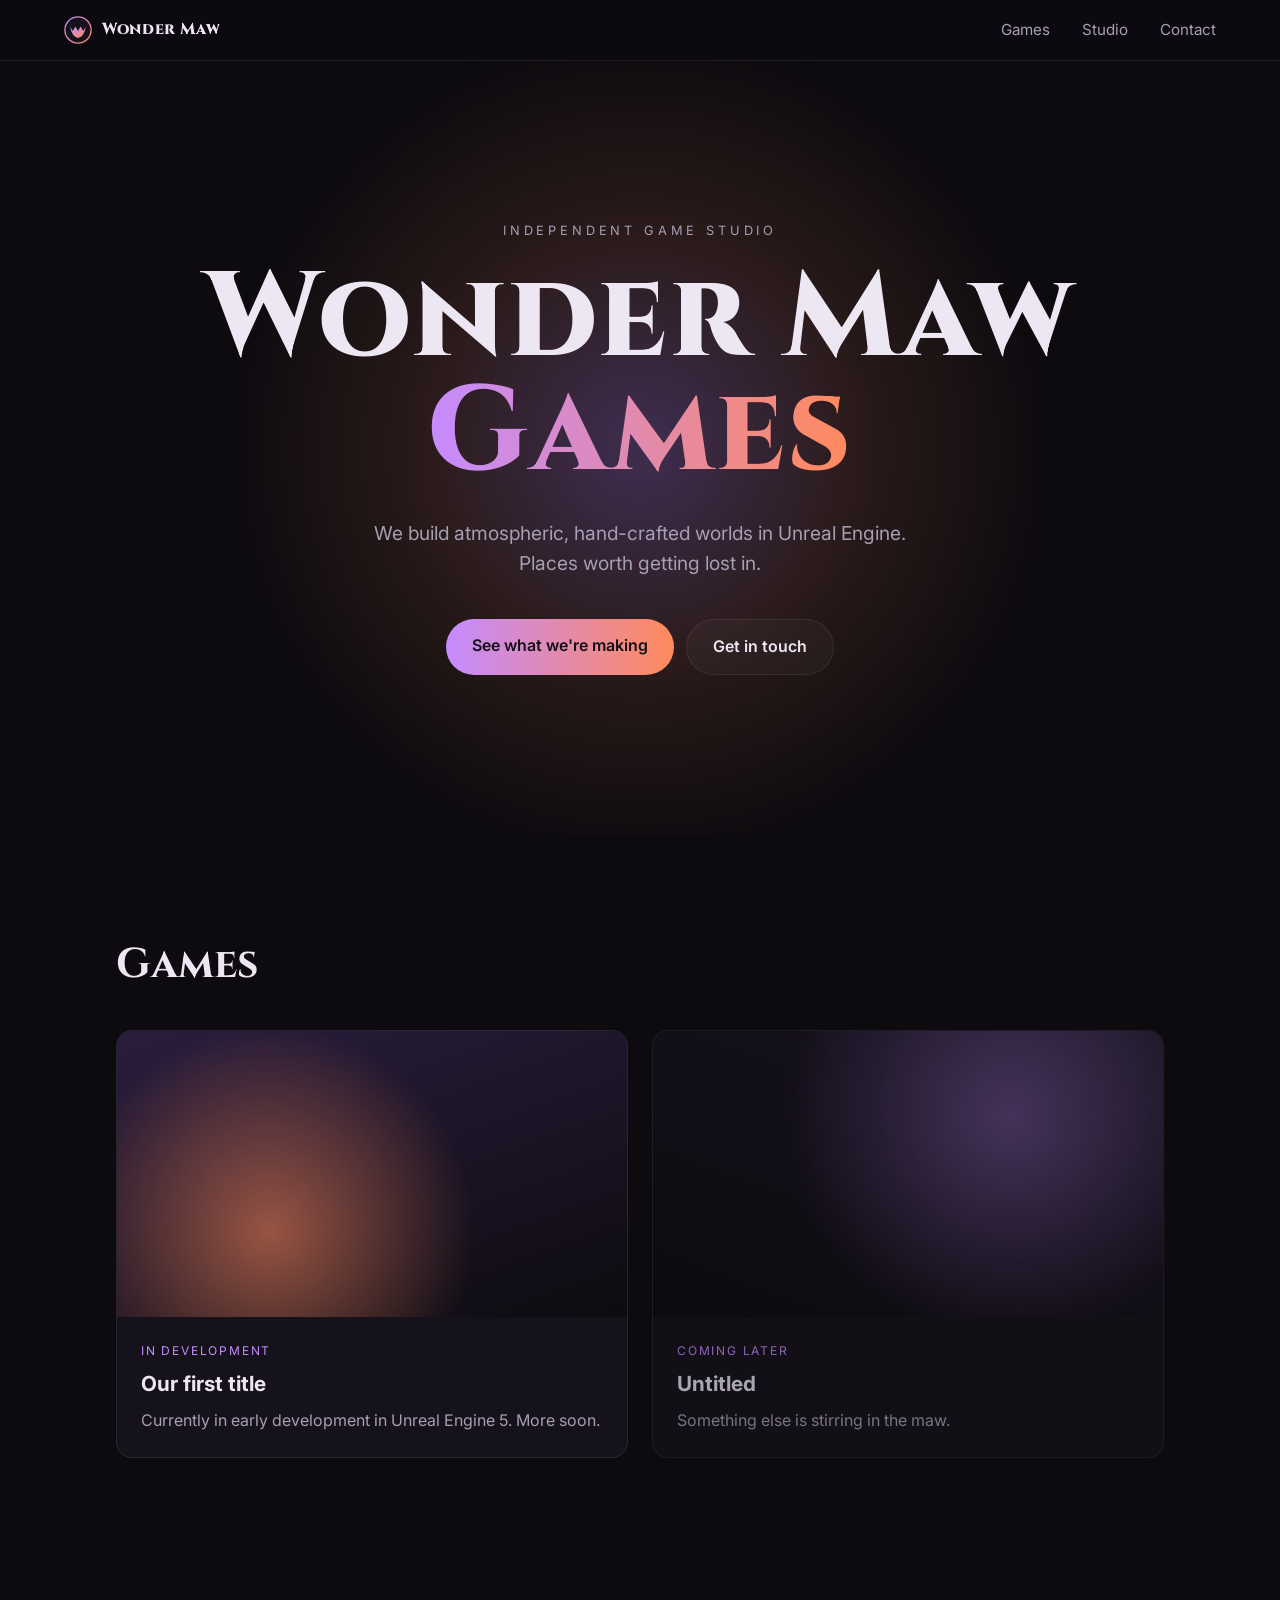
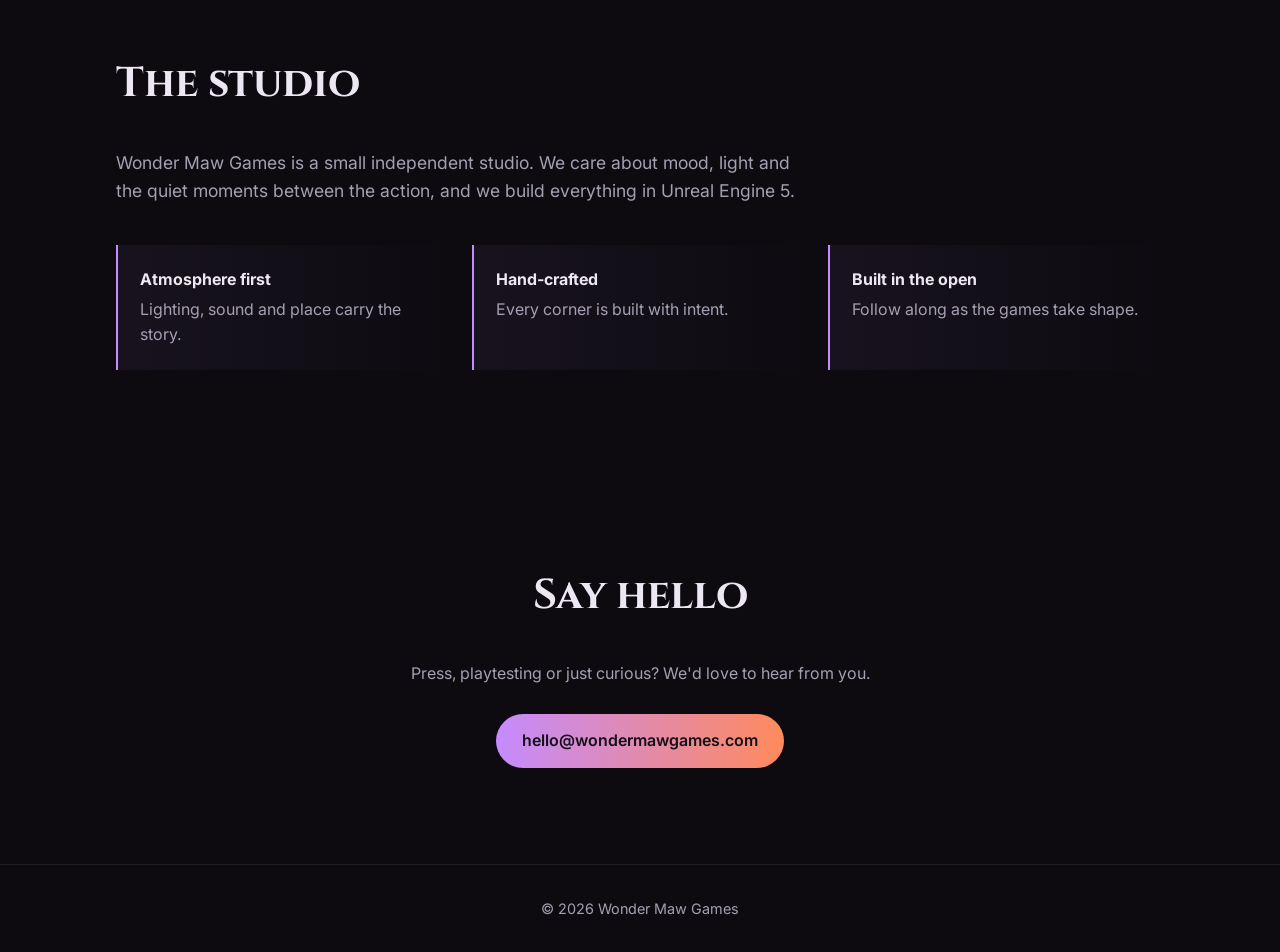
==== index.html @ 66def45e "Add Wonder Maw Games starter site Static landing page for Cloudflare Pages: hero, games, studio, con" ====
<!doctype html>
<html lang="en">
<head>
  <meta charset="utf-8">
  <meta name="viewport" content="width=device-width, initial-scale=1">
  <title>Wonder Maw Games</title>
  <meta name="description" content="Wonder Maw Games is an independent game studio building atmospheric worlds in Unreal Engine.">
  <meta property="og:title" content="Wonder Maw Games">
  <meta property="og:description" content="An independent studio building atmospheric worlds in Unreal Engine.">
  <meta property="og:url" content="https://wondermawgames.com/">
  <meta property="og:type" content="website">
  <meta name="theme-color" content="#0d0b10">
  <link rel="icon" href="/favicon.svg" type="image/svg+xml">
  <link rel="preconnect" href="https://fonts.googleapis.com">
  <link rel="preconnect" href="https://fonts.gstatic.com" crossorigin>
  <link href="https://fonts.googleapis.com/css2?family=Cinzel:wght@600;800&family=Inter:wght@400;500;600&display=swap" rel="stylesheet">
  <link rel="stylesheet" href="/styles.css">
</head>
<body>
  <header class="nav">
    <a class="brand" href="/">
      <img src="/favicon.svg" alt="" width="28" height="28">
      <span>Wonder Maw</span>
    </a>
    <nav>
      <a href="#games">Games</a>
      <a href="#studio">Studio</a>
      <a href="#contact">Contact</a>
    </nav>
  </header>

  <main>
    <section class="hero">
      <div class="glow" aria-hidden="true"></div>
      <p class="eyebrow">Independent game studio</p>
      <h1>Wonder Maw<br><span>Games</span></h1>
      <p class="lede">We build atmospheric, hand-crafted worlds in Unreal Engine. Places worth getting lost in.</p>
      <div class="cta">
        <a class="btn primary" href="#games">See what we're making</a>
        <a class="btn ghost" href="#contact">Get in touch</a>
      </div>
    </section>

    <section id="games" class="section">
      <h2>Games</h2>
      <div class="cards">
        <article class="card">
          <div class="card-art art-1" aria-hidden="true"></div>
          <div class="card-body">
            <p class="tag">In development</p>
            <h3>Our first title</h3>
            <p>Currently in early development in Unreal Engine 5. More soon.</p>
          </div>
        </article>
        <article class="card muted">
          <div class="card-art art-2" aria-hidden="true"></div>
          <div class="card-body">
            <p class="tag">Coming later</p>
            <h3>Untitled</h3>
            <p>Something else is stirring in the maw.</p>
          </div>
        </article>
      </div>
    </section>

    <section id="studio" class="section studio">
      <h2>The studio</h2>
      <p>Wonder Maw Games is a small independent studio. We care about mood, light and the quiet moments between the action, and we build everything in Unreal Engine 5.</p>
      <ul class="pillars">
        <li><strong>Atmosphere first</strong><span>Lighting, sound and place carry the story.</span></li>
        <li><strong>Hand-crafted</strong><span>Every corner is built with intent.</span></li>
        <li><strong>Built in the open</strong><span>Follow along as the games take shape.</span></li>
      </ul>
    </section>

    <section id="contact" class="section contact">
      <h2>Say hello</h2>
      <p>Press, playtesting or just curious? We'd love to hear from you.</p>
      <a class="btn primary" href="mailto:hello@wondermawgames.com">hello@wondermawgames.com</a>
    </section>
  </main>

  <footer class="footer">
    <p>&copy; <span id="year">2026</span> Wonder Maw Games</p>
  </footer>

  <script>document.getElementById('year').textContent = new Date().getFullYear();</script>
</body>
</html>
---- styles.css ----
:root {
  --bg: #0d0b10;
  --bg-2: #15121b;
  --text: #ece7f2;
  --muted: #a69fb3;
  --accent: #c58bff;
  --accent-2: #ff8a5c;
  --line: rgba(255, 255, 255, 0.08);
  --radius: 16px;
}

* { box-sizing: border-box; margin: 0; padding: 0; }

html { scroll-behavior: smooth; }

body {
  background: var(--bg);
  color: var(--text);
  font-family: "Inter", system-ui, sans-serif;
  line-height: 1.6;
  -webkit-font-smoothing: antialiased;
}

a { color: inherit; text-decoration: none; }

.nav {
  position: sticky;
  top: 0;
  z-index: 10;
  display: flex;
  align-items: center;
  justify-content: space-between;
  padding: 16px clamp(16px, 5vw, 64px);
  background: rgba(13, 11, 16, 0.75);
  backdrop-filter: blur(12px);
  border-bottom: 1px solid var(--line);
}

.brand { display: flex; align-items: center; gap: 10px; font-family: "Cinzel", serif; font-weight: 800; letter-spacing: 0.04em; }
.nav nav { display: flex; gap: clamp(14px, 3vw, 32px); font-size: 0.95rem; color: var(--muted); }
.nav nav a:hover { color: var(--text); }

.hero {
  position: relative;
  overflow: hidden;
  min-height: 86vh;
  display: flex;
  flex-direction: column;
  justify-content: center;
  align-items: center;
  text-align: center;
  padding: 96px 16px;
}

.glow {
  position: absolute;
  inset: auto;
  width: 900px;
  height: 900px;
  max-width: 160vw;
  border-radius: 50%;
  background: radial-gradient(circle, rgba(197, 139, 255, 0.28) 0%, rgba(255, 138, 92, 0.12) 35%, transparent 65%);
  filter: blur(20px);
  animation: breathe 9s ease-in-out infinite;
  pointer-events: none;
}

@keyframes breathe {
  0%, 100% { transform: scale(0.9); opacity: 0.8; }
  50% { transform: scale(1.08); opacity: 1; }
}

.eyebrow { position: relative; text-transform: uppercase; letter-spacing: 0.3em; font-size: 0.8rem; color: var(--muted); margin-bottom: 20px; }

h1 {
  position: relative;
  font-family: "Cinzel", serif;
  font-weight: 800;
  font-size: clamp(3rem, 11vw, 7.5rem);
  line-height: 0.95;
  letter-spacing: 0.02em;
}

h1 span {
  background: linear-gradient(90deg, var(--accent), var(--accent-2));
  -webkit-background-clip: text;
  background-clip: text;
  color: transparent;
}

.lede { position: relative; max-width: 560px; margin: 28px auto 0; color: var(--muted); font-size: clamp(1rem, 2.2vw, 1.2rem); }

.cta { position: relative; display: flex; flex-wrap: wrap; justify-content: center; gap: 12px; margin-top: 40px; }

.btn {
  display: inline-block;
  padding: 14px 26px;
  border-radius: 999px;
  font-weight: 600;
  transition: transform 0.15s ease, background 0.15s ease;
}
.btn:hover { transform: translateY(-2px); }
.btn.primary { background: linear-gradient(90deg, var(--accent), var(--accent-2)); color: #140f19; }
.btn.ghost { border: 1px solid var(--line); background: rgba(255, 255, 255, 0.03); }
.btn.ghost:hover { background: rgba(255, 255, 255, 0.08); }

.section { max-width: 1080px; margin: 0 auto; padding: 96px 16px; }
.section h2 { font-family: "Cinzel", serif; font-size: clamp(1.8rem, 4vw, 2.6rem); margin-bottom: 32px; }

.cards { display: grid; grid-template-columns: repeat(auto-fit, minmax(280px, 1fr)); gap: 24px; }
.card { background: var(--bg-2); border: 1px solid var(--line); border-radius: var(--radius); overflow: hidden; }
.card.muted { opacity: 0.7; }
.card-art { aspect-ratio: 16 / 9; }
.art-1 { background: radial-gradient(circle at 30% 70%, rgba(255, 138, 92, 0.55), transparent 50%), linear-gradient(160deg, #2a1d3d, #0d0b10); }
.art-2 { background: radial-gradient(circle at 70% 30%, rgba(197, 139, 255, 0.4), transparent 55%), linear-gradient(200deg, #1b1626, #0d0b10); }
.card-body { padding: 24px; }
.card-body h3 { font-size: 1.3rem; margin: 6px 0 8px; }
.card-body p { color: var(--muted); }
.tag { font-size: 0.75rem; text-transform: uppercase; letter-spacing: 0.15em; color: var(--accent) !important; }

.studio > p { max-width: 680px; color: var(--muted); font-size: 1.1rem; }
.pillars { list-style: none; display: grid; grid-template-columns: repeat(auto-fit, minmax(220px, 1fr)); gap: 20px; margin-top: 40px; }
.pillars li { padding: 22px; border-left: 2px solid var(--accent); background: linear-gradient(90deg, rgba(197, 139, 255, 0.06), transparent); border-radius: 0 12px 12px 0; }
.pillars strong { display: block; margin-bottom: 4px; }
.pillars span { color: var(--muted); }

.contact { text-align: center; }
.contact p { color: var(--muted); margin-bottom: 28px; }

.footer { border-top: 1px solid var(--line); padding: 32px 16px; text-align: center; color: var(--muted); font-size: 0.9rem; }

@media (max-width: 520px) {
  .brand span { display: none; }
}

@media (prefers-reduced-motion: reduce) {
  .glow { animation: none; }
  html { scroll-behavior: auto; }
}
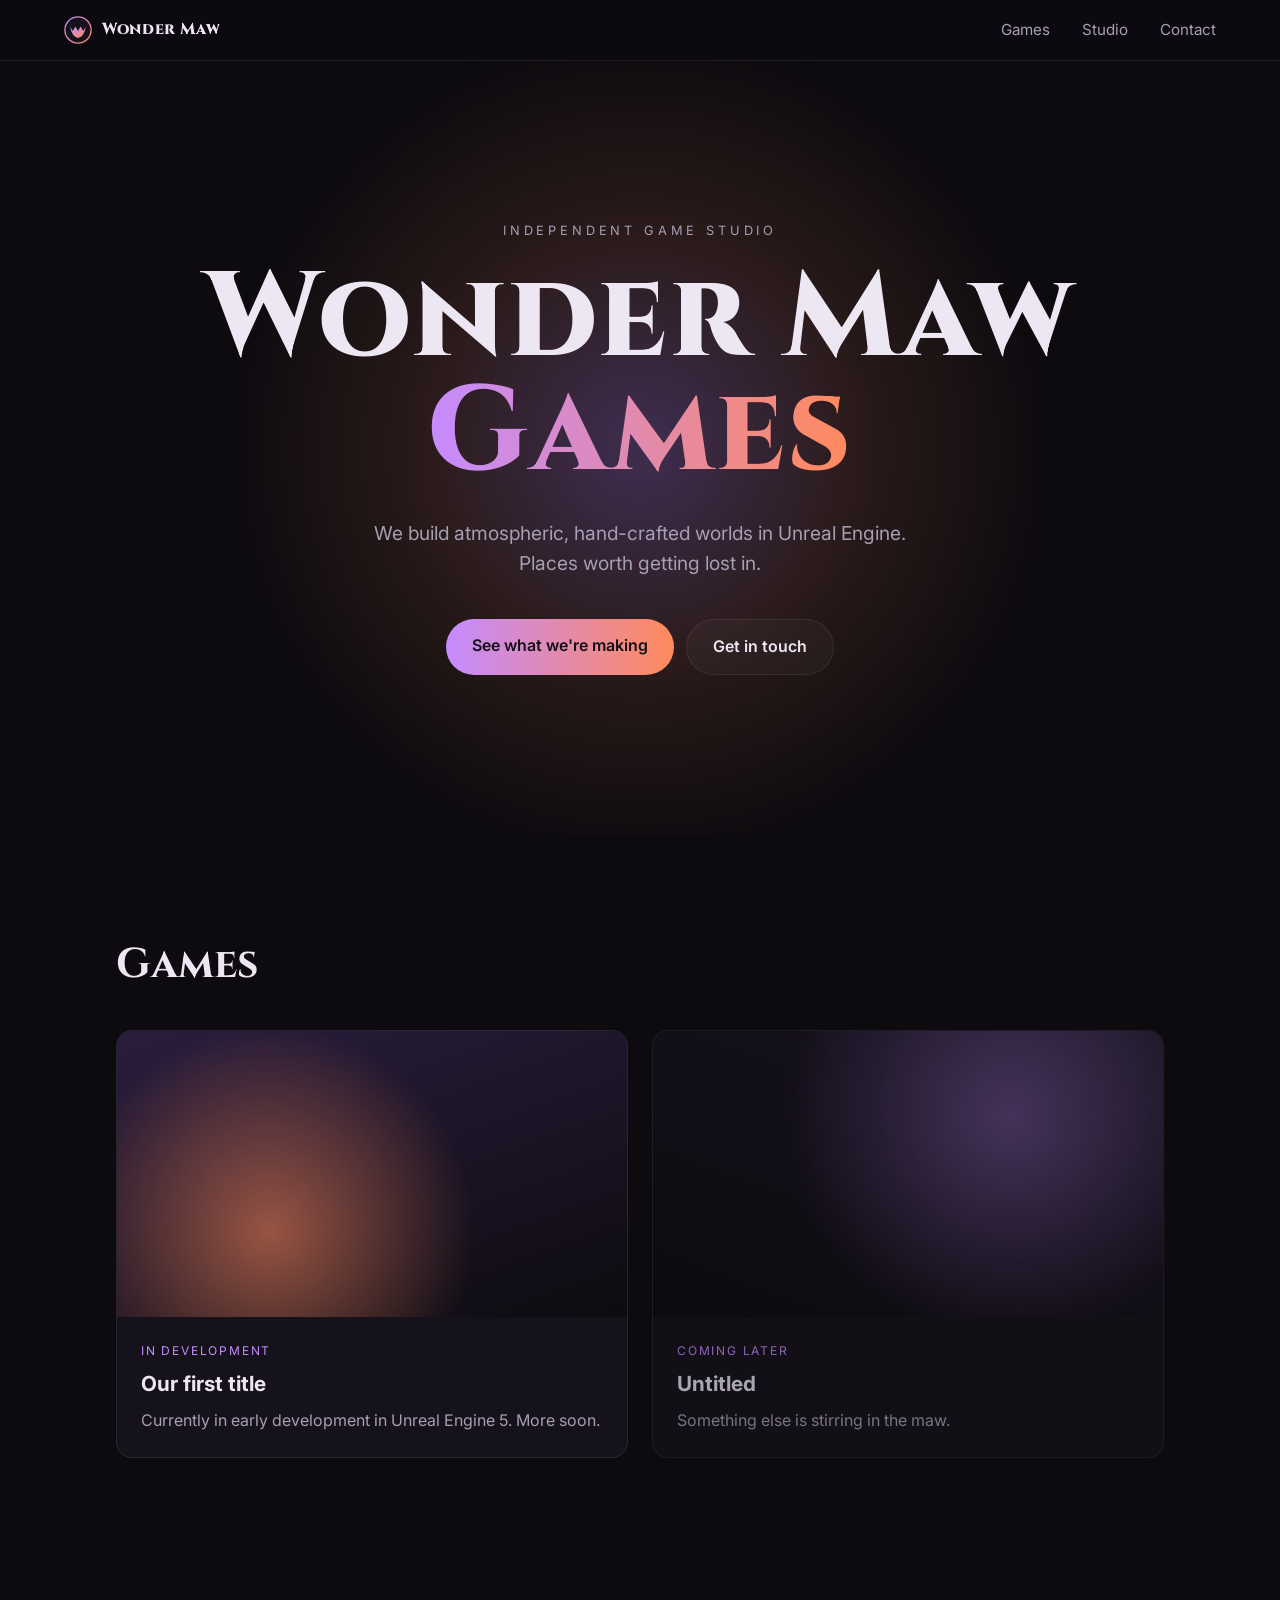
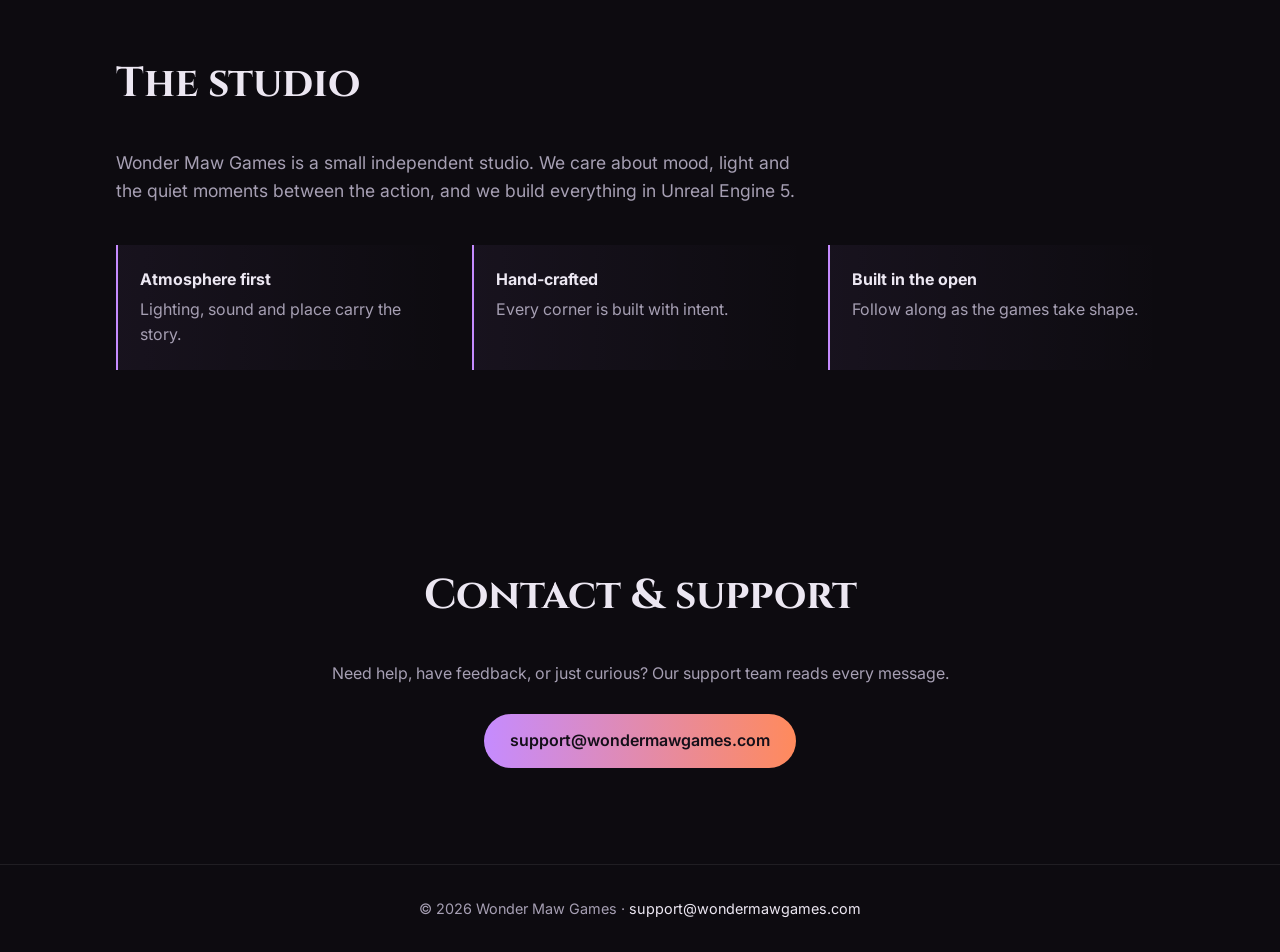
==== commit 0fa74840: "Switch contact to support@wondermawgames.com Co-Authored-By: Claude Opus 5.5 <noreply@anthropic.com>" ====
--- a/index.html
+++ b/index.html
@@ -74,14 +74,14 @@
     </section>
 
     <section id="contact" class="section contact">
-      <h2>Say hello</h2>
-      <p>Press, playtesting or just curious? We'd love to hear from you.</p>
-      <a class="btn primary" href="mailto:hello@wondermawgames.com">hello@wondermawgames.com</a>
+      <h2>Contact &amp; support</h2>
+      <p>Need help, have feedback, or just curious? Our support team reads every message.</p>
+      <a class="btn primary" href="mailto:support@wondermawgames.com">support@wondermawgames.com</a>
     </section>
   </main>
 
   <footer class="footer">
-    <p>&copy; <span id="year">2026</span> Wonder Maw Games</p>
+    <p>&copy; <span id="year">2026</span> Wonder Maw Games · <a href="mailto:support@wondermawgames.com">support@wondermawgames.com</a></p>
   </footer>
 
   <script>document.getElementById('year').textContent = new Date().getFullYear();</script>
--- a/styles.css
+++ b/styles.css
@@ -128,6 +128,8 @@
 .contact p { color: var(--muted); margin-bottom: 28px; }
 
 .footer { border-top: 1px solid var(--line); padding: 32px 16px; text-align: center; color: var(--muted); font-size: 0.9rem; }
+.footer a { color: var(--text); }
+.footer a:hover { color: var(--accent); }
 
 @media (max-width: 520px) {
   .brand span { display: none; }
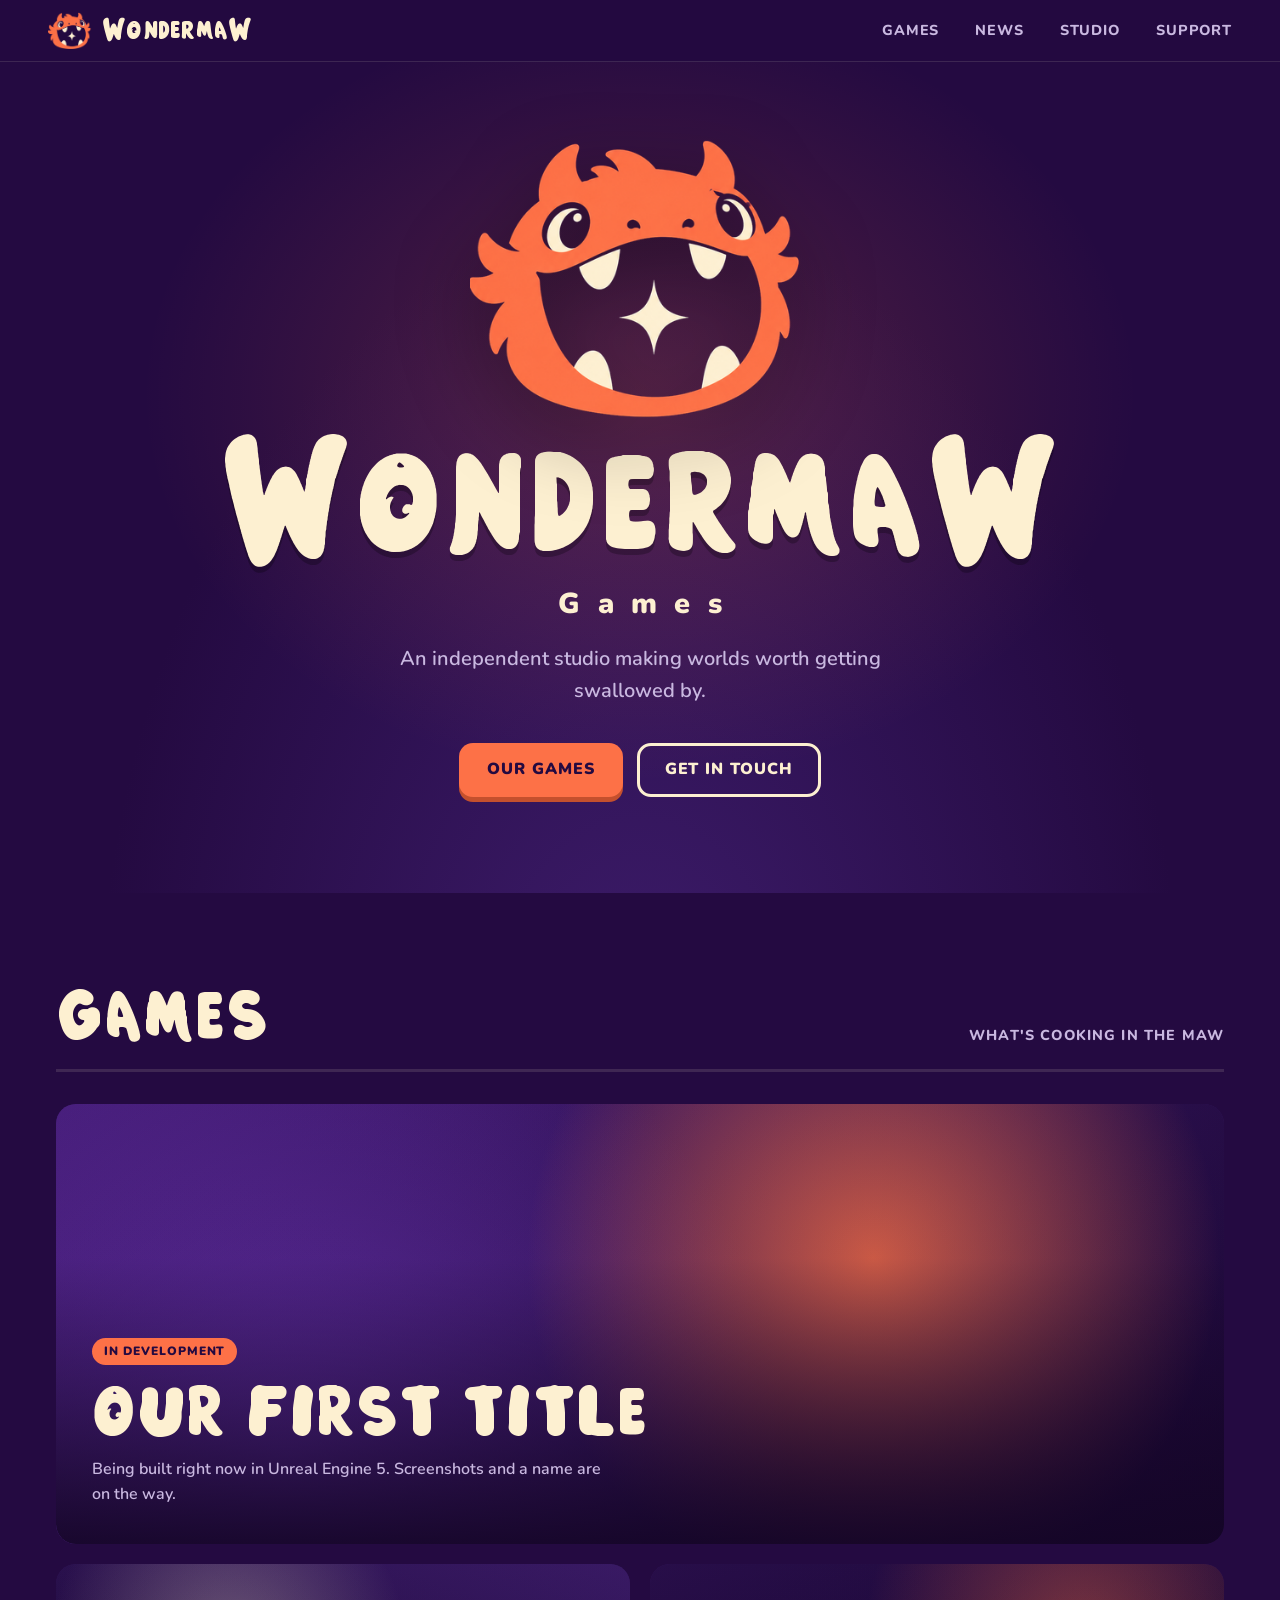
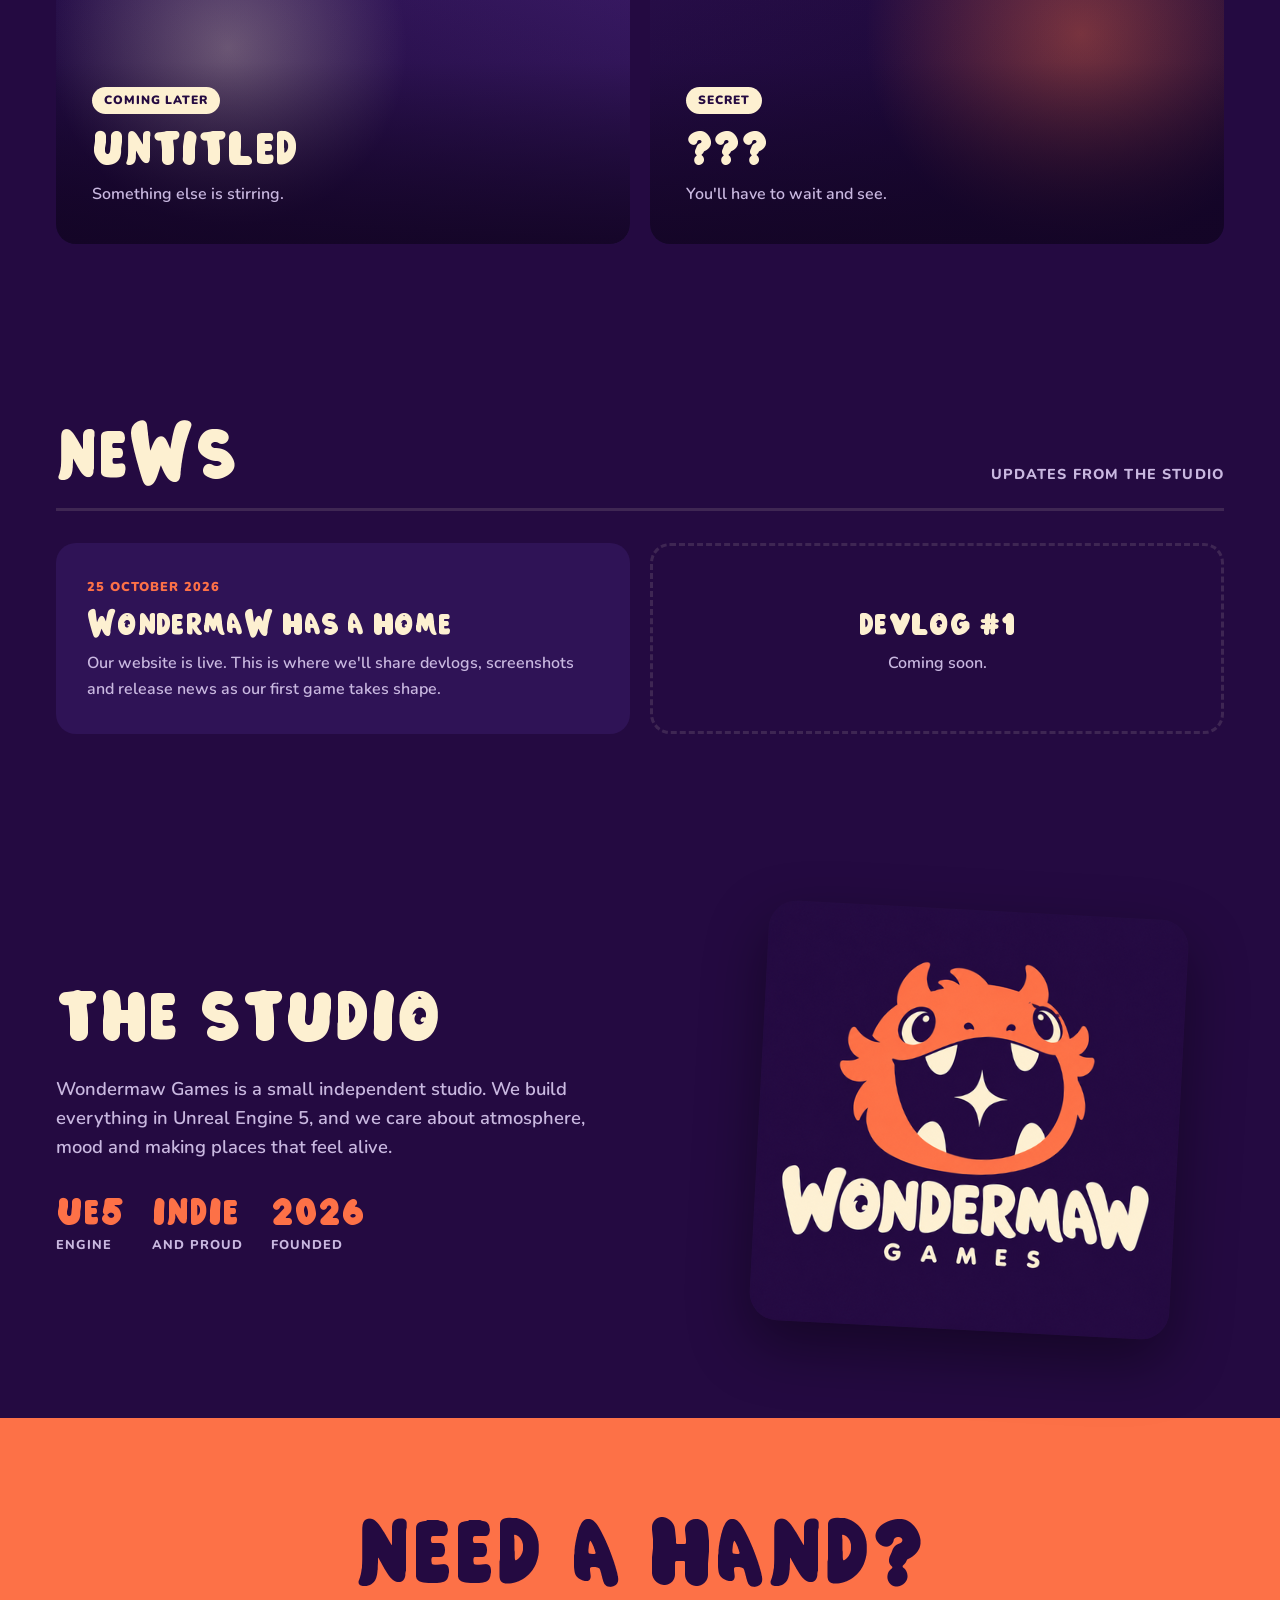
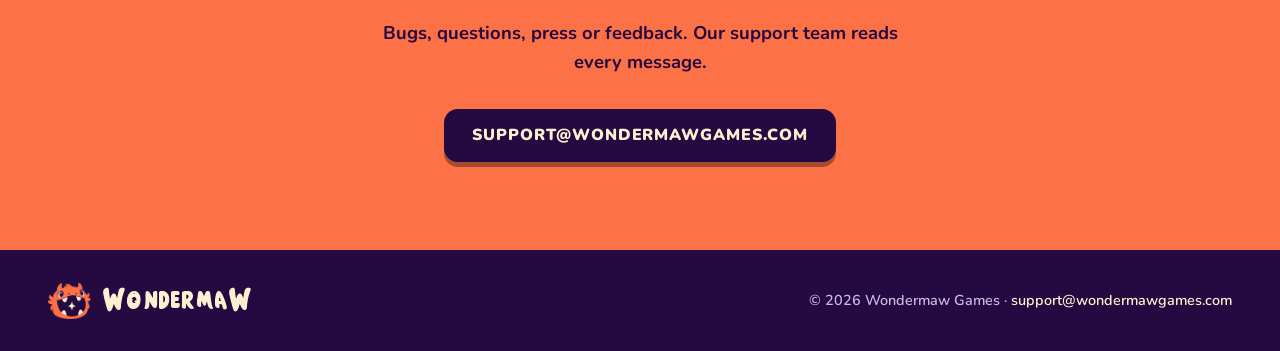
==== commit f9e547d3: "Redesign site with Wondermaw brand and display font Purple, orange and cream palette from the logo, " ====
--- a/index.html
+++ b/index.html
@@ -3,85 +3,126 @@
 <head>
   <meta charset="utf-8">
   <meta name="viewport" content="width=device-width, initial-scale=1">
-  <title>Wonder Maw Games</title>
-  <meta name="description" content="Wonder Maw Games is an independent game studio building atmospheric worlds in Unreal Engine.">
-  <meta property="og:title" content="Wonder Maw Games">
-  <meta property="og:description" content="An independent studio building atmospheric worlds in Unreal Engine.">
+  <title>Wondermaw Games</title>
+  <meta name="description" content="Wondermaw Games is an independent game studio building worlds in Unreal Engine.">
+  <meta property="og:title" content="Wondermaw Games">
+  <meta property="og:description" content="An independent game studio building worlds in Unreal Engine.">
   <meta property="og:url" content="https://wondermawgames.com/">
+  <meta property="og:image" content="https://wondermawgames.com/img/logo.png">
   <meta property="og:type" content="website">
-  <meta name="theme-color" content="#0d0b10">
-  <link rel="icon" href="/favicon.svg" type="image/svg+xml">
+  <meta name="theme-color" content="#240a41">
+  <link rel="icon" href="/img/mark.png" type="image/png">
+  <link rel="apple-touch-icon" href="/apple-touch-icon.png">
+  <link rel="preload" href="/fonts/WondermawDisplay-Regular.woff2" as="font" type="font/woff2" crossorigin>
   <link rel="preconnect" href="https://fonts.googleapis.com">
   <link rel="preconnect" href="https://fonts.gstatic.com" crossorigin>
-  <link href="https://fonts.googleapis.com/css2?family=Cinzel:wght@600;800&family=Inter:wght@400;500;600&display=swap" rel="stylesheet">
+  <link href="https://fonts.googleapis.com/css2?family=Nunito:wght@500;700;800;900&display=swap" rel="stylesheet">
   <link rel="stylesheet" href="/styles.css">
 </head>
 <body>
   <header class="nav">
     <a class="brand" href="/">
-      <img src="/favicon.svg" alt="" width="28" height="28">
-      <span>Wonder Maw</span>
+      <img src="/img/mark.png" alt="" width="44" height="37">
+      <span>Wondermaw</span>
     </a>
     <nav>
       <a href="#games">Games</a>
+      <a href="#news">News</a>
       <a href="#studio">Studio</a>
-      <a href="#contact">Contact</a>
+      <a href="#support">Support</a>
     </nav>
   </header>
 
   <main>
     <section class="hero">
-      <div class="glow" aria-hidden="true"></div>
-      <p class="eyebrow">Independent game studio</p>
-      <h1>Wonder Maw<br><span>Games</span></h1>
-      <p class="lede">We build atmospheric, hand-crafted worlds in Unreal Engine. Places worth getting lost in.</p>
-      <div class="cta">
-        <a class="btn primary" href="#games">See what we're making</a>
-        <a class="btn ghost" href="#contact">Get in touch</a>
+      <div class="hero-inner">
+        <img class="hero-mark" src="/img/mark.png" alt="The Wondermaw monster" width="400" height="333">
+        <h1>Wondermaw<small>Games</small></h1>
+        <p class="lede">An independent studio making worlds worth getting swallowed by.</p>
+        <div class="cta">
+          <a class="btn orange" href="#games">Our games</a>
+          <a class="btn outline" href="#support">Get in touch</a>
+        </div>
       </div>
     </section>
 
     <section id="games" class="section">
-      <h2>Games</h2>
-      <div class="cards">
-        <article class="card">
-          <div class="card-art art-1" aria-hidden="true"></div>
-          <div class="card-body">
-            <p class="tag">In development</p>
+      <div class="section-head">
+        <h2>Games</h2>
+        <p>What's cooking in the maw</p>
+      </div>
+      <div class="games">
+        <article class="tile featured">
+          <div class="tile-art art-1" aria-hidden="true"></div>
+          <div class="tile-info">
+            <span class="pill">In development</span>
             <h3>Our first title</h3>
-            <p>Currently in early development in Unreal Engine 5. More soon.</p>
+            <p>Being built right now in Unreal Engine 5. Screenshots and a name are on the way.</p>
           </div>
         </article>
-        <article class="card muted">
-          <div class="card-art art-2" aria-hidden="true"></div>
-          <div class="card-body">
-            <p class="tag">Coming later</p>
+        <article class="tile">
+          <div class="tile-art art-2" aria-hidden="true"></div>
+          <div class="tile-info">
+            <span class="pill dim">Coming later</span>
             <h3>Untitled</h3>
-            <p>Something else is stirring in the maw.</p>
+            <p>Something else is stirring.</p>
+          </div>
+        </article>
+        <article class="tile">
+          <div class="tile-art art-3" aria-hidden="true"></div>
+          <div class="tile-info">
+            <span class="pill dim">Secret</span>
+            <h3>???</h3>
+            <p>You'll have to wait and see.</p>
           </div>
         </article>
       </div>
     </section>
 
-    <section id="studio" class="section studio">
-      <h2>The studio</h2>
-      <p>Wonder Maw Games is a small independent studio. We care about mood, light and the quiet moments between the action, and we build everything in Unreal Engine 5.</p>
-      <ul class="pillars">
-        <li><strong>Atmosphere first</strong><span>Lighting, sound and place carry the story.</span></li>
-        <li><strong>Hand-crafted</strong><span>Every corner is built with intent.</span></li>
-        <li><strong>Built in the open</strong><span>Follow along as the games take shape.</span></li>
-      </ul>
+    <section id="news" class="section">
+      <div class="section-head">
+        <h2>News</h2>
+        <p>Updates from the studio</p>
+      </div>
+      <div class="news">
+        <article class="post">
+          <time datetime="2026-10-25">25 October 2026</time>
+          <h3>Wondermaw has a home</h3>
+          <p>Our website is live. This is where we'll share devlogs, screenshots and release news as our first game takes shape.</p>
+        </article>
+        <article class="post soon">
+          <h3>Devlog #1</h3>
+          <p>Coming soon.</p>
+        </article>
+      </div>
     </section>
 
-    <section id="contact" class="section contact">
-      <h2>Contact &amp; support</h2>
-      <p>Need help, have feedback, or just curious? Our support team reads every message.</p>
-      <a class="btn primary" href="mailto:support@wondermawgames.com">support@wondermawgames.com</a>
+    <section id="studio" class="section studio">
+      <div class="studio-text">
+        <h2>The studio</h2>
+        <p>Wondermaw Games is a small independent studio. We build everything in Unreal Engine 5, and we care about atmosphere, mood and making places that feel alive.</p>
+        <ul class="facts">
+          <li><b>UE5</b><span>Engine</span></li>
+          <li><b>Indie</b><span>And proud</span></li>
+          <li><b>2026</b><span>Founded</span></li>
+        </ul>
+      </div>
+      <img class="studio-logo" src="/img/logo.png" alt="Wondermaw Games logo" width="512" height="512" loading="lazy">
+    </section>
+
+    <section id="support" class="support">
+      <h2>Need a hand?</h2>
+      <p>Bugs, questions, press or feedback. Our support team reads every message.</p>
+      <a class="btn purple" href="mailto:support@wondermawgames.com">support@wondermawgames.com</a>
     </section>
   </main>
 
   <footer class="footer">
-    <p>&copy; <span id="year">2026</span> Wonder Maw Games · <a href="mailto:support@wondermawgames.com">support@wondermawgames.com</a></p>
+    <a class="brand" href="/">
+      <img src="/img/mark.png" alt="" width="44" height="37">
+      <span>Wondermaw</span>
+    </a>
+    <p>&copy; <span id="year">2026</span> Wondermaw Games · <a href="mailto:support@wondermawgames.com">support@wondermawgames.com</a></p>
   </footer>
 
   <script>document.getElementById('year').textContent = new Date().getFullYear();</script>
--- a/styles.css
+++ b/styles.css
@@ -1,12 +1,20 @@
+@font-face {
+  font-family: "Wondermaw Display";
+  src: url("/fonts/WondermawDisplay-Regular.woff2") format("woff2"),
+       url("/fonts/WondermawDisplay-Regular.woff") format("woff");
+  font-display: swap;
+}
+
 :root {
-  --bg: #0d0b10;
-  --bg-2: #15121b;
-  --text: #ece7f2;
-  --muted: #a69fb3;
-  --accent: #c58bff;
-  --accent-2: #ff8a5c;
-  --line: rgba(255, 255, 255, 0.08);
-  --radius: 16px;
+  --purple: #240a41;
+  --purple-2: #2f1356;
+  --purple-3: #3d1c6b;
+  --orange: #fd7147;
+  --orange-2: #ff8f6b;
+  --cream: #fdf0d1;
+  --muted: #c9b8e0;
+  --line: rgba(253, 240, 209, 0.12);
+  --display: "Wondermaw Display", "Nunito", system-ui, sans-serif;
 }
 
 * { box-sizing: border-box; margin: 0; padding: 0; }
@@ -14,15 +22,19 @@
 html { scroll-behavior: smooth; }
 
 body {
-  background: var(--bg);
-  color: var(--text);
-  font-family: "Inter", system-ui, sans-serif;
+  background: var(--purple);
+  color: var(--cream);
+  font-family: "Nunito", system-ui, sans-serif;
+  font-weight: 600;
   line-height: 1.6;
   -webkit-font-smoothing: antialiased;
 }
 
 a { color: inherit; text-decoration: none; }
 
+h1, h2, h3, .brand span { font-family: var(--display); font-weight: 400; letter-spacing: 0.01em; line-height: 1; }
+
+/* Nav */
 .nav {
   position: sticky;
   top: 0;
@@ -30,112 +42,135 @@
   display: flex;
   align-items: center;
   justify-content: space-between;
-  padding: 16px clamp(16px, 5vw, 64px);
-  background: rgba(13, 11, 16, 0.75);
+  gap: 16px;
+  padding: 12px clamp(16px, 4vw, 48px);
+  background: rgba(36, 10, 65, 0.85);
   backdrop-filter: blur(12px);
   border-bottom: 1px solid var(--line);
 }
 
-.brand { display: flex; align-items: center; gap: 10px; font-family: "Cinzel", serif; font-weight: 800; letter-spacing: 0.04em; }
-.nav nav { display: flex; gap: clamp(14px, 3vw, 32px); font-size: 0.95rem; color: var(--muted); }
-.nav nav a:hover { color: var(--text); }
+.brand { display: flex; align-items: center; gap: 10px; }
+.brand span { font-size: 1.6rem; color: var(--cream); }
+.nav nav { display: flex; gap: clamp(14px, 3vw, 36px); font-weight: 800; text-transform: uppercase; font-size: 0.9rem; letter-spacing: 0.06em; }
+.nav nav a { color: var(--muted); transition: color 0.15s; }
+.nav nav a:hover { color: var(--orange); }
 
+/* Hero */
 .hero {
   position: relative;
   overflow: hidden;
-  min-height: 86vh;
-  display: flex;
-  flex-direction: column;
-  justify-content: center;
-  align-items: center;
+  min-height: 88vh;
+  display: grid;
+  place-items: center;
   text-align: center;
-  padding: 96px 16px;
+  padding: 72px 16px 96px;
+  background:
+    radial-gradient(ellipse at 50% 40%, rgba(253, 113, 71, 0.22), transparent 55%),
+    radial-gradient(ellipse at 50% 120%, var(--purple-3), transparent 60%),
+    var(--purple);
 }
 
-.glow {
-  position: absolute;
-  inset: auto;
-  width: 900px;
-  height: 900px;
-  max-width: 160vw;
-  border-radius: 50%;
-  background: radial-gradient(circle, rgba(197, 139, 255, 0.28) 0%, rgba(255, 138, 92, 0.12) 35%, transparent 65%);
-  filter: blur(20px);
-  animation: breathe 9s ease-in-out infinite;
-  pointer-events: none;
+.hero-mark { width: min(340px, 70vw); height: auto; animation: bob 4s ease-in-out infinite; filter: drop-shadow(0 24px 40px rgba(0, 0, 0, 0.35)); }
+
+@keyframes bob {
+  0%, 100% { transform: translateY(0) rotate(-2deg); }
+  50% { transform: translateY(-12px) rotate(2deg); }
 }
 
-@keyframes breathe {
-  0%, 100% { transform: scale(0.9); opacity: 0.8; }
-  50% { transform: scale(1.08); opacity: 1; }
-}
+h1 { font-size: clamp(3.4rem, 13vw, 9rem); margin-top: 8px; text-shadow: 0 6px 0 rgba(0, 0, 0, 0.25); }
+h1 small { display: block; font-family: "Nunito", sans-serif; font-weight: 900; font-size: 0.2em; letter-spacing: 0.6em; margin-top: 12px; padding-left: 0.6em; color: var(--cream); text-shadow: none; }
 
-.eyebrow { position: relative; text-transform: uppercase; letter-spacing: 0.3em; font-size: 0.8rem; color: var(--muted); margin-bottom: 20px; }
+.lede { max-width: 520px; margin: 24px auto 0; color: var(--muted); font-size: clamp(1.05rem, 2.2vw, 1.25rem); }
 
-h1 {
-  position: relative;
-  font-family: "Cinzel", serif;
-  font-weight: 800;
-  font-size: clamp(3rem, 11vw, 7.5rem);
-  line-height: 0.95;
-  letter-spacing: 0.02em;
-}
-
-h1 span {
-  background: linear-gradient(90deg, var(--accent), var(--accent-2));
-  -webkit-background-clip: text;
-  background-clip: text;
-  color: transparent;
-}
-
-.lede { position: relative; max-width: 560px; margin: 28px auto 0; color: var(--muted); font-size: clamp(1rem, 2.2vw, 1.2rem); }
-
-.cta { position: relative; display: flex; flex-wrap: wrap; justify-content: center; gap: 12px; margin-top: 40px; }
+.cta { display: flex; flex-wrap: wrap; justify-content: center; gap: 14px; margin-top: 36px; }
 
 .btn {
   display: inline-block;
-  padding: 14px 26px;
-  border-radius: 999px;
-  font-weight: 600;
-  transition: transform 0.15s ease, background 0.15s ease;
+  padding: 14px 28px;
+  border-radius: 14px;
+  font-weight: 900;
+  text-transform: uppercase;
+  letter-spacing: 0.06em;
+  transition: transform 0.12s ease, box-shadow 0.12s ease, background 0.15s;
 }
-.btn:hover { transform: translateY(-2px); }
-.btn.primary { background: linear-gradient(90deg, var(--accent), var(--accent-2)); color: #140f19; }
-.btn.ghost { border: 1px solid var(--line); background: rgba(255, 255, 255, 0.03); }
-.btn.ghost:hover { background: rgba(255, 255, 255, 0.08); }
+.btn:hover { transform: translateY(-3px); }
+.btn:active { transform: translateY(1px); }
+.btn.orange { background: var(--orange); color: var(--purple); box-shadow: 0 5px 0 #c4502d; }
+.btn.orange:hover { background: var(--orange-2); box-shadow: 0 8px 0 #c4502d; }
+.btn.outline { border: 3px solid var(--cream); color: var(--cream); padding: 11px 25px; }
+.btn.outline:hover { background: var(--cream); color: var(--purple); }
+.btn.purple { background: var(--purple); color: var(--cream); box-shadow: 0 5px 0 rgba(0, 0, 0, 0.35); word-break: break-all; }
 
-.section { max-width: 1080px; margin: 0 auto; padding: 96px 16px; }
-.section h2 { font-family: "Cinzel", serif; font-size: clamp(1.8rem, 4vw, 2.6rem); margin-bottom: 32px; }
+/* Sections */
+.section { max-width: 1200px; margin: 0 auto; padding: 88px 16px; }
+.section-head { display: flex; flex-wrap: wrap; align-items: baseline; justify-content: space-between; gap: 8px 24px; margin-bottom: 32px; border-bottom: 3px solid var(--line); padding-bottom: 16px; }
+.section-head h2 { font-size: clamp(2.6rem, 7vw, 4.5rem); }
+.section-head p { color: var(--muted); font-weight: 800; text-transform: uppercase; letter-spacing: 0.08em; font-size: 0.9rem; }
 
-.cards { display: grid; grid-template-columns: repeat(auto-fit, minmax(280px, 1fr)); gap: 24px; }
-.card { background: var(--bg-2); border: 1px solid var(--line); border-radius: var(--radius); overflow: hidden; }
-.card.muted { opacity: 0.7; }
-.card-art { aspect-ratio: 16 / 9; }
-.art-1 { background: radial-gradient(circle at 30% 70%, rgba(255, 138, 92, 0.55), transparent 50%), linear-gradient(160deg, #2a1d3d, #0d0b10); }
-.art-2 { background: radial-gradient(circle at 70% 30%, rgba(197, 139, 255, 0.4), transparent 55%), linear-gradient(200deg, #1b1626, #0d0b10); }
-.card-body { padding: 24px; }
-.card-body h3 { font-size: 1.3rem; margin: 6px 0 8px; }
-.card-body p { color: var(--muted); }
-.tag { font-size: 0.75rem; text-transform: uppercase; letter-spacing: 0.15em; color: var(--accent) !important; }
+/* Game tiles */
+.games { display: grid; grid-template-columns: repeat(2, 1fr); gap: 20px; }
+.tile { position: relative; border-radius: 20px; overflow: hidden; background: var(--purple-2); min-height: 280px; display: flex; flex-direction: column; justify-content: flex-end; isolation: isolate; }
+.tile.featured { grid-column: 1 / -1; min-height: 440px; }
+.tile-art { position: absolute; inset: 0; z-index: -1; transition: transform 0.5s ease; }
+.tile:hover .tile-art { transform: scale(1.05); }
+.tile-art::after { content: ""; position: absolute; inset: 0; background: linear-gradient(to top, rgba(20, 5, 38, 0.92), rgba(20, 5, 38, 0.1) 65%); }
+.art-1 { background: radial-gradient(circle at 70% 35%, rgba(253, 113, 71, 0.85), transparent 40%), radial-gradient(circle at 20% 80%, rgba(120, 60, 200, 0.6), transparent 50%), linear-gradient(140deg, #4a1f80, #1a0733); }
+.art-2 { background: radial-gradient(circle at 30% 30%, rgba(253, 240, 209, 0.35), transparent 40%), linear-gradient(200deg, #3d1c6b, #160530); }
+.art-3 { background: radial-gradient(circle at 75% 25%, rgba(253, 113, 71, 0.45), transparent 45%), linear-gradient(160deg, #2a0f4d, #12042a); }
+.tile-info { padding: clamp(20px, 3vw, 36px); }
+.tile h3 { font-size: clamp(2rem, 4vw, 3rem); margin: 12px 0 8px; }
+.tile.featured h3 { font-size: clamp(2.6rem, 6vw, 4.5rem); }
+.tile p { color: var(--muted); max-width: 520px; }
+.pill { display: inline-block; padding: 4px 12px; border-radius: 999px; background: var(--orange); color: var(--purple); font-weight: 900; font-size: 0.75rem; text-transform: uppercase; letter-spacing: 0.08em; }
+.pill.dim { background: var(--cream); }
 
-.studio > p { max-width: 680px; color: var(--muted); font-size: 1.1rem; }
-.pillars { list-style: none; display: grid; grid-template-columns: repeat(auto-fit, minmax(220px, 1fr)); gap: 20px; margin-top: 40px; }
-.pillars li { padding: 22px; border-left: 2px solid var(--accent); background: linear-gradient(90deg, rgba(197, 139, 255, 0.06), transparent); border-radius: 0 12px 12px 0; }
-.pillars strong { display: block; margin-bottom: 4px; }
-.pillars span { color: var(--muted); }
+/* News */
+.news { display: grid; grid-template-columns: repeat(auto-fit, minmax(280px, 1fr)); gap: 20px; }
+.post { background: var(--purple-2); border-radius: 20px; padding: 28px; border: 3px solid transparent; transition: border-color 0.15s, transform 0.15s; }
+.post:hover { border-color: var(--orange); transform: translateY(-4px); }
+.post time { color: var(--orange); font-weight: 900; text-transform: uppercase; font-size: 0.8rem; letter-spacing: 0.08em; }
+.post h3 { font-size: 2rem; margin: 10px 0; }
+.post p { color: var(--muted); }
+.post.soon { border: 3px dashed var(--line); background: transparent; display: flex; flex-direction: column; justify-content: center; align-items: center; text-align: center; }
+.post.soon:hover { transform: none; border-color: var(--line); }
 
-.contact { text-align: center; }
-.contact p { color: var(--muted); margin-bottom: 28px; }
+/* Studio */
+.studio { display: grid; grid-template-columns: 1.2fr 1fr; gap: 48px; align-items: center; }
+.studio h2 { font-size: clamp(2.6rem, 7vw, 4.5rem); margin-bottom: 20px; }
+.studio-text > p { color: var(--muted); font-size: 1.15rem; max-width: 560px; }
+.studio-logo { width: 100%; max-width: 420px; height: auto; justify-self: center; border-radius: 28px; transform: rotate(3deg); box-shadow: 0 24px 60px rgba(0, 0, 0, 0.4); }
+.facts { list-style: none; display: flex; flex-wrap: wrap; gap: 28px; margin-top: 32px; }
+.facts b { display: block; font-family: var(--display); font-weight: 400; font-size: 2.4rem; color: var(--orange); line-height: 1; }
+.facts span { color: var(--muted); font-weight: 800; text-transform: uppercase; font-size: 0.8rem; letter-spacing: 0.08em; }
 
-.footer { border-top: 1px solid var(--line); padding: 32px 16px; text-align: center; color: var(--muted); font-size: 0.9rem; }
-.footer a { color: var(--text); }
-.footer a:hover { color: var(--accent); }
+/* Support band */
+.support { background: var(--orange); color: var(--purple); text-align: center; padding: 88px 16px; }
+.support h2 { font-size: clamp(2.8rem, 9vw, 6rem); }
+.support p { font-size: 1.15rem; font-weight: 700; max-width: 520px; margin: 16px auto 32px; }
 
-@media (max-width: 520px) {
-  .brand span { display: none; }
+/* Footer */
+.footer { display: flex; flex-wrap: wrap; align-items: center; justify-content: space-between; gap: 16px; padding: 32px clamp(16px, 4vw, 48px); color: var(--muted); font-size: 0.9rem; }
+.footer p a { color: var(--cream); }
+.footer p a:hover { color: var(--orange); }
+
+/* 404 */
+.lost { min-height: 100vh; }
+
+@media (max-width: 760px) {
+  .games { grid-template-columns: 1fr; }
+  .tile.featured { min-height: 360px; }
+  .studio { grid-template-columns: 1fr; }
+  .studio-logo { max-width: 300px; }
+}
+
+@media (max-width: 560px) {
+  .nav .brand span { display: none; }
+  .nav nav { gap: 14px; font-size: 0.8rem; }
+  .footer { justify-content: center; text-align: center; }
+  .btn.purple { font-size: 0.8rem; padding: 14px 18px; }
 }
 
 @media (prefers-reduced-motion: reduce) {
-  .glow { animation: none; }
+  .hero-mark { animation: none; }
   html { scroll-behavior: auto; }
 }
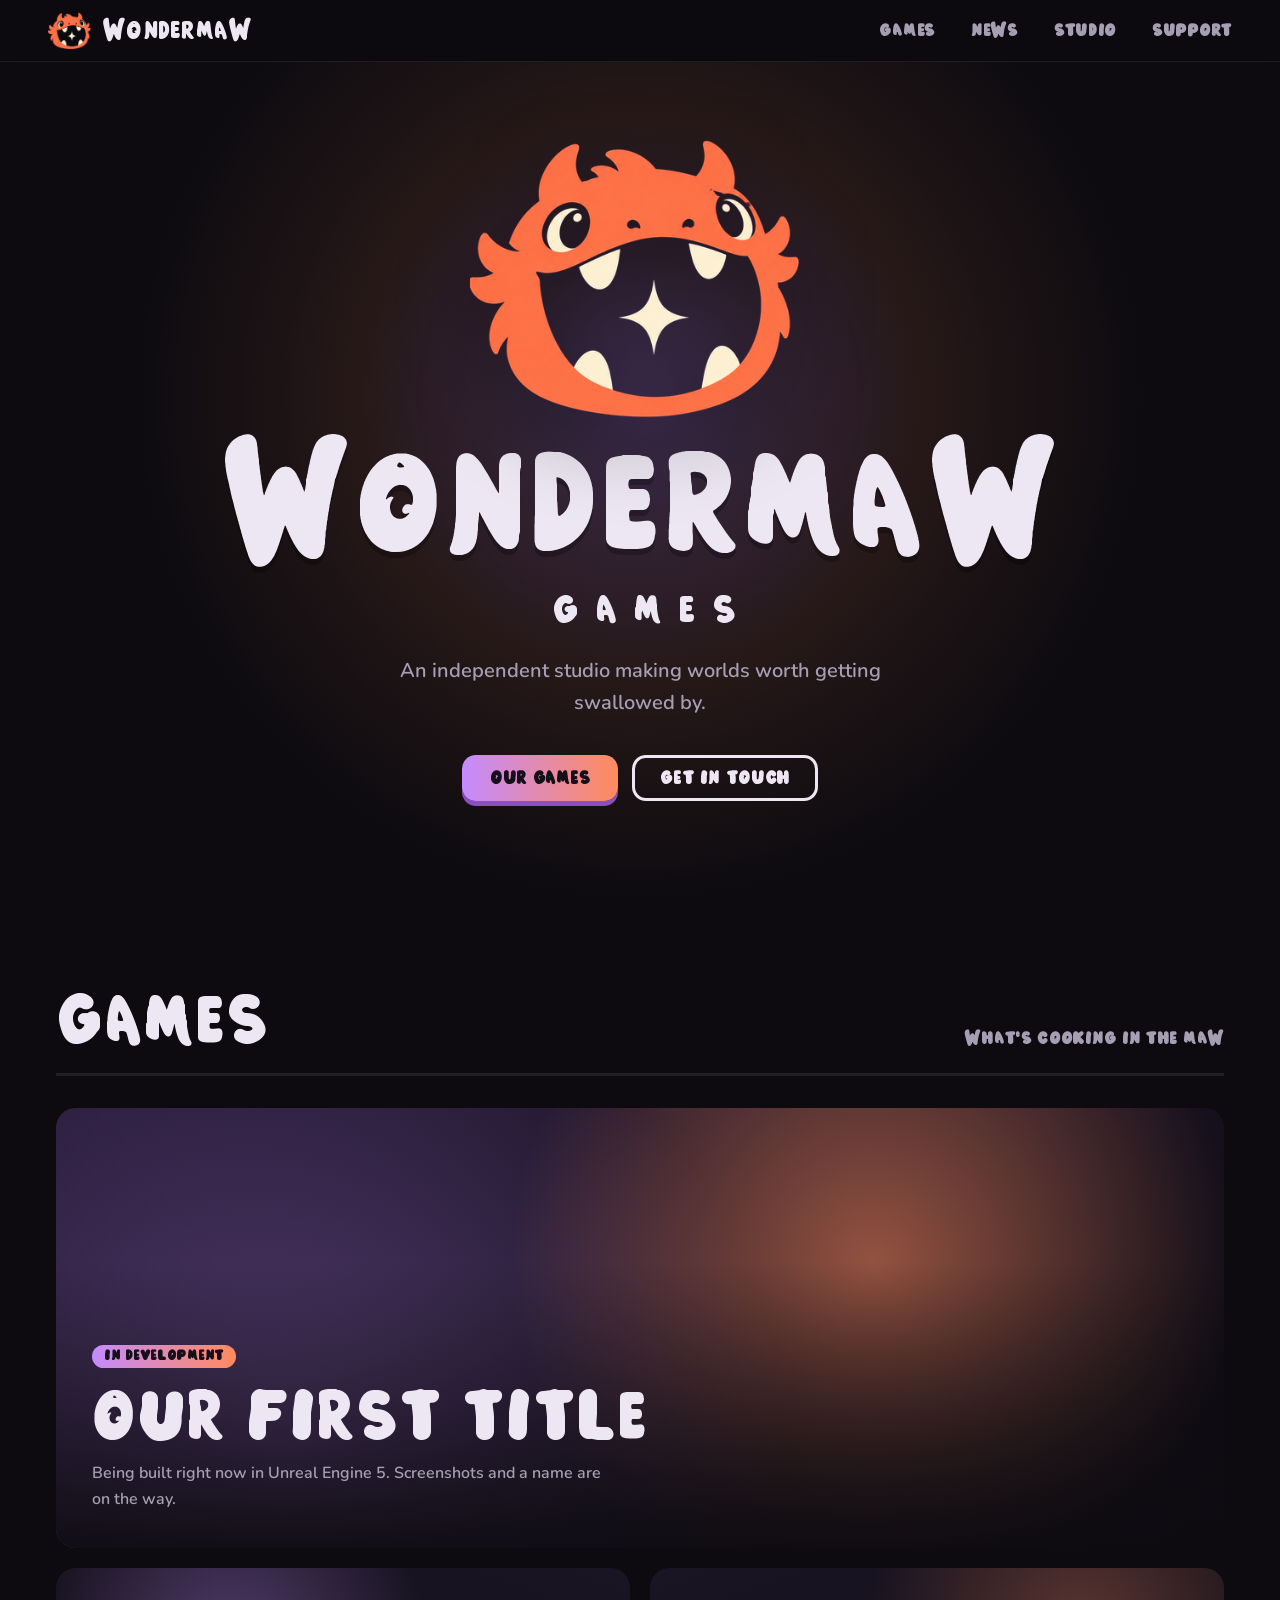
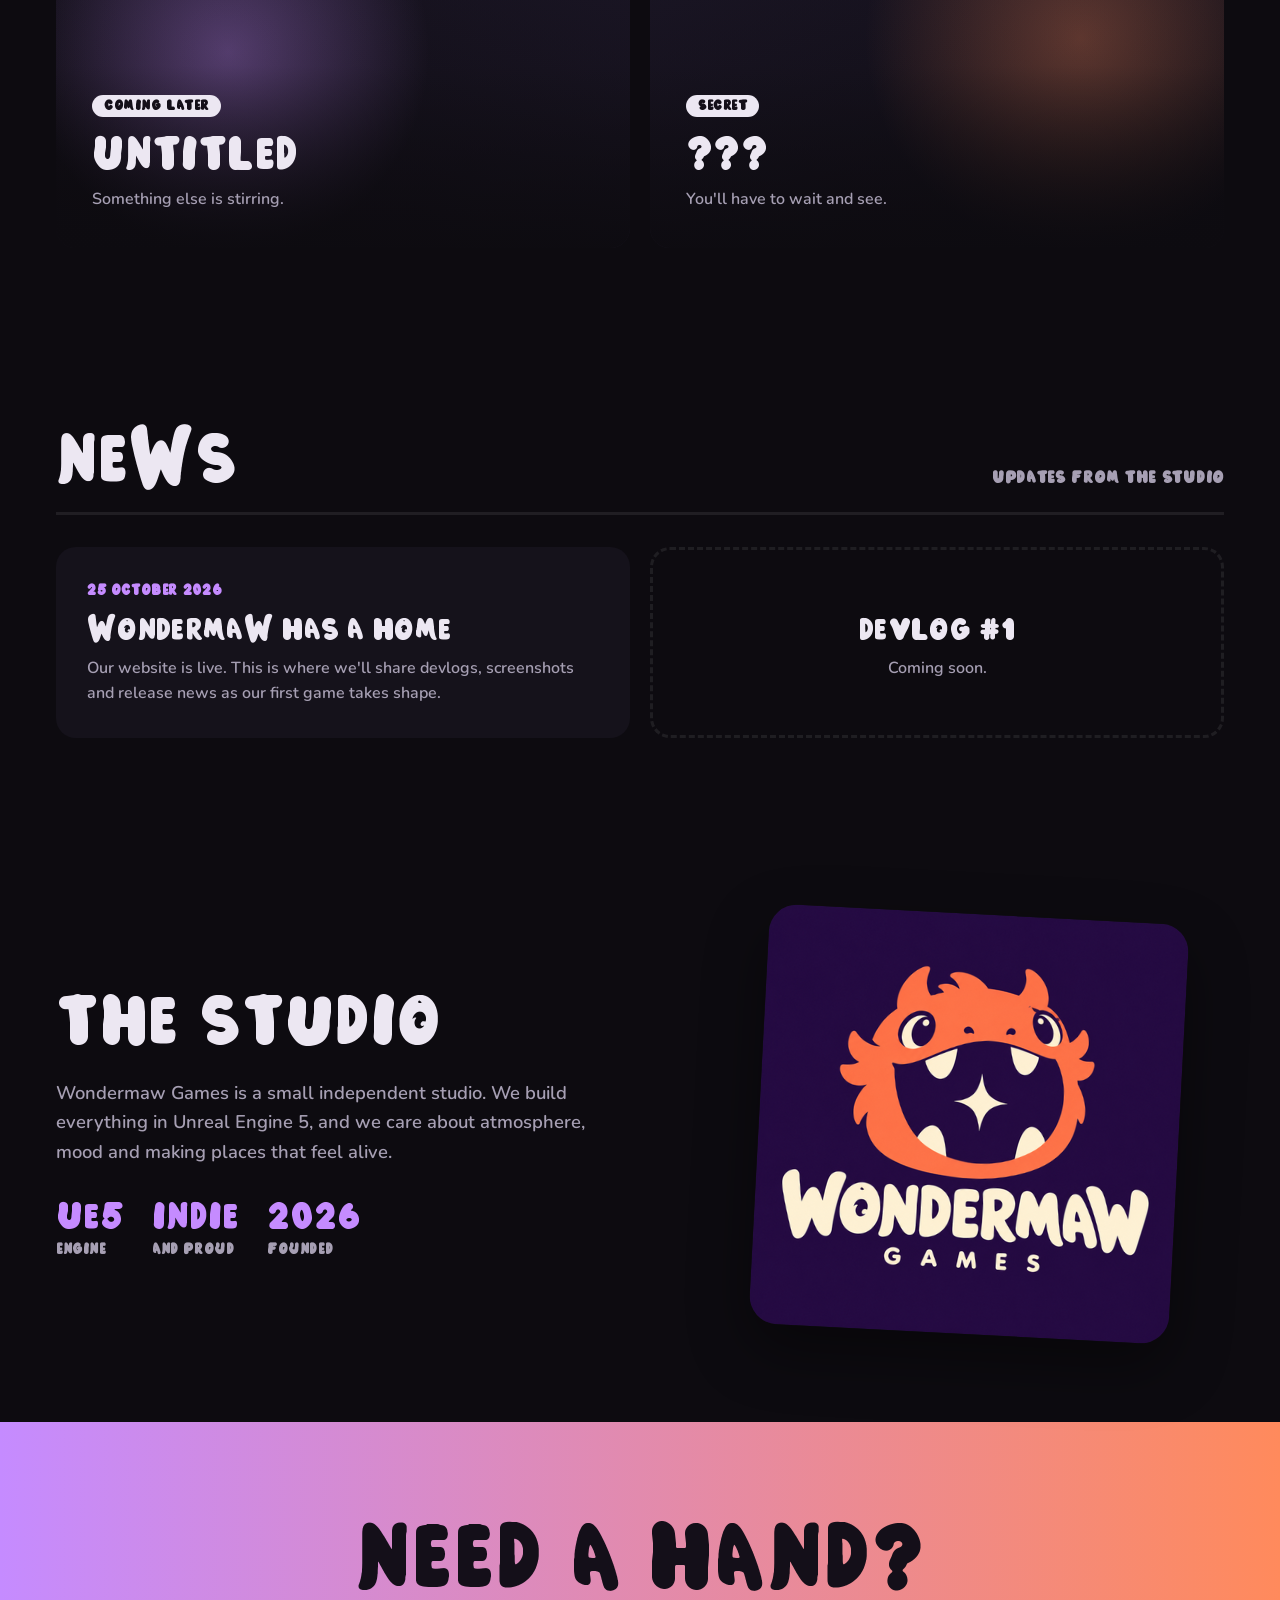
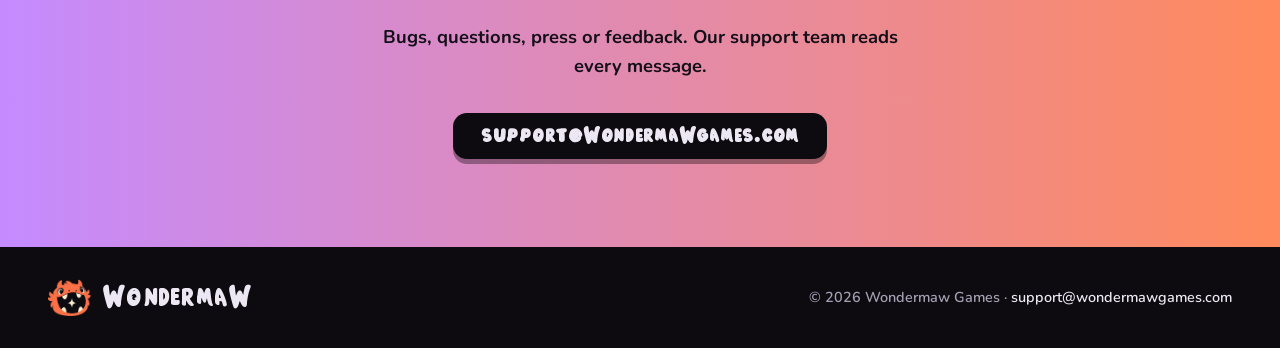
==== commit f0b08460: "Restore original dark palette and use display font more widely Bring back the first version's near-b" ====
--- a/index.html
+++ b/index.html
@@ -10,14 +10,14 @@
   <meta property="og:url" content="https://wondermawgames.com/">
   <meta property="og:image" content="https://wondermawgames.com/img/logo.png">
   <meta property="og:type" content="website">
-  <meta name="theme-color" content="#240a41">
+  <meta name="theme-color" content="#0d0b10">
   <link rel="icon" href="/img/mark.png" type="image/png">
   <link rel="apple-touch-icon" href="/apple-touch-icon.png">
-  <link rel="preload" href="/fonts/WondermawDisplay-Regular.woff2" as="font" type="font/woff2" crossorigin>
+  <link rel="preload" href="/fonts/WondermawDisplay-Regular.woff2?v=2" as="font" type="font/woff2" crossorigin>
   <link rel="preconnect" href="https://fonts.googleapis.com">
   <link rel="preconnect" href="https://fonts.gstatic.com" crossorigin>
   <link href="https://fonts.googleapis.com/css2?family=Nunito:wght@500;700;800;900&display=swap" rel="stylesheet">
-  <link rel="stylesheet" href="/styles.css">
+  <link rel="stylesheet" href="/styles.css?v=2">
 </head>
 <body>
   <header class="nav">
--- a/styles.css
+++ b/styles.css
@@ -1,19 +1,20 @@
 @font-face {
   font-family: "Wondermaw Display";
-  src: url("/fonts/WondermawDisplay-Regular.woff2") format("woff2"),
-       url("/fonts/WondermawDisplay-Regular.woff") format("woff");
+  src: url("/fonts/WondermawDisplay-Regular.woff2?v=2") format("woff2"),
+       url("/fonts/WondermawDisplay-Regular.woff?v=2") format("woff");
   font-display: swap;
 }
 
 :root {
-  --purple: #240a41;
-  --purple-2: #2f1356;
-  --purple-3: #3d1c6b;
-  --orange: #fd7147;
-  --orange-2: #ff8f6b;
-  --cream: #fdf0d1;
-  --muted: #c9b8e0;
-  --line: rgba(253, 240, 209, 0.12);
+  --bg: #0d0b10;
+  --bg-2: #15121b;
+  --bg-3: #221b2e;
+  --accent: #c58bff;
+  --accent-2: #ff8a5c;
+  --grad: linear-gradient(90deg, var(--accent), var(--accent-2));
+  --text: #ece7f2;
+  --muted: #a69fb3;
+  --line: rgba(255, 255, 255, 0.08);
   --display: "Wondermaw Display", "Nunito", system-ui, sans-serif;
 }
 
@@ -22,8 +23,8 @@
 html { scroll-behavior: smooth; }
 
 body {
-  background: var(--purple);
-  color: var(--cream);
+  background: var(--bg);
+  color: var(--text);
   font-family: "Nunito", system-ui, sans-serif;
   font-weight: 600;
   line-height: 1.6;
@@ -32,7 +33,7 @@
 
 a { color: inherit; text-decoration: none; }
 
-h1, h2, h3, .brand span { font-family: var(--display); font-weight: 400; letter-spacing: 0.01em; line-height: 1; }
+h1, h2, h3, .brand span, .nav nav, .btn, .pill, .post time, .section-head p, .facts span, h1 small { font-family: var(--display); font-weight: 400; letter-spacing: 0.01em; line-height: 1; }
 
 /* Nav */
 .nav {
@@ -44,16 +45,16 @@
   justify-content: space-between;
   gap: 16px;
   padding: 12px clamp(16px, 4vw, 48px);
-  background: rgba(36, 10, 65, 0.85);
+  background: rgba(13, 11, 16, 0.8);
   backdrop-filter: blur(12px);
   border-bottom: 1px solid var(--line);
 }
 
 .brand { display: flex; align-items: center; gap: 10px; }
-.brand span { font-size: 1.6rem; color: var(--cream); }
+.brand span { font-size: 1.6rem; color: var(--text); }
 .nav nav { display: flex; gap: clamp(14px, 3vw, 36px); font-weight: 800; text-transform: uppercase; font-size: 0.9rem; letter-spacing: 0.06em; }
 .nav nav a { color: var(--muted); transition: color 0.15s; }
-.nav nav a:hover { color: var(--orange); }
+.nav nav a:hover { color: var(--accent); }
 
 /* Hero */
 .hero {
@@ -65,9 +66,8 @@
   text-align: center;
   padding: 72px 16px 96px;
   background:
-    radial-gradient(ellipse at 50% 40%, rgba(253, 113, 71, 0.22), transparent 55%),
-    radial-gradient(ellipse at 50% 120%, var(--purple-3), transparent 60%),
-    var(--purple);
+    radial-gradient(circle at 50% 40%, rgba(197, 139, 255, 0.26), rgba(255, 138, 92, 0.1) 35%, transparent 62%),
+    var(--bg);
 }
 
 .hero-mark { width: min(340px, 70vw); height: auto; animation: bob 4s ease-in-out infinite; filter: drop-shadow(0 24px 40px rgba(0, 0, 0, 0.35)); }
@@ -78,7 +78,7 @@
 }
 
 h1 { font-size: clamp(3.4rem, 13vw, 9rem); margin-top: 8px; text-shadow: 0 6px 0 rgba(0, 0, 0, 0.25); }
-h1 small { display: block; font-family: "Nunito", sans-serif; font-weight: 900; font-size: 0.2em; letter-spacing: 0.6em; margin-top: 12px; padding-left: 0.6em; color: var(--cream); text-shadow: none; }
+h1 small { display: block; font-size: 0.28em; letter-spacing: 0.4em; margin-top: 12px; padding-left: 0.6em; color: var(--text); text-shadow: none; }
 
 .lede { max-width: 520px; margin: 24px auto 0; color: var(--muted); font-size: clamp(1.05rem, 2.2vw, 1.25rem); }
 
@@ -95,11 +95,11 @@
 }
 .btn:hover { transform: translateY(-3px); }
 .btn:active { transform: translateY(1px); }
-.btn.orange { background: var(--orange); color: var(--purple); box-shadow: 0 5px 0 #c4502d; }
-.btn.orange:hover { background: var(--orange-2); box-shadow: 0 8px 0 #c4502d; }
-.btn.outline { border: 3px solid var(--cream); color: var(--cream); padding: 11px 25px; }
-.btn.outline:hover { background: var(--cream); color: var(--purple); }
-.btn.purple { background: var(--purple); color: var(--cream); box-shadow: 0 5px 0 rgba(0, 0, 0, 0.35); word-break: break-all; }
+.btn.orange { background: var(--grad); color: #140f19; box-shadow: 0 5px 0 #8a4fc0; }
+.btn.orange:hover { box-shadow: 0 8px 0 #8a4fc0; }
+.btn.outline { border: 3px solid var(--text); color: var(--text); padding: 11px 25px; }
+.btn.outline:hover { background: var(--text); color: var(--bg); }
+.btn.purple { background: var(--bg); color: var(--text); box-shadow: 0 5px 0 rgba(0, 0, 0, 0.35); word-break: break-all; }
 
 /* Sections */
 .section { max-width: 1200px; margin: 0 auto; padding: 88px 16px; }
@@ -109,26 +109,26 @@
 
 /* Game tiles */
 .games { display: grid; grid-template-columns: repeat(2, 1fr); gap: 20px; }
-.tile { position: relative; border-radius: 20px; overflow: hidden; background: var(--purple-2); min-height: 280px; display: flex; flex-direction: column; justify-content: flex-end; isolation: isolate; }
+.tile { position: relative; border-radius: 20px; overflow: hidden; background: var(--bg-2); min-height: 280px; display: flex; flex-direction: column; justify-content: flex-end; isolation: isolate; }
 .tile.featured { grid-column: 1 / -1; min-height: 440px; }
 .tile-art { position: absolute; inset: 0; z-index: -1; transition: transform 0.5s ease; }
 .tile:hover .tile-art { transform: scale(1.05); }
-.tile-art::after { content: ""; position: absolute; inset: 0; background: linear-gradient(to top, rgba(20, 5, 38, 0.92), rgba(20, 5, 38, 0.1) 65%); }
-.art-1 { background: radial-gradient(circle at 70% 35%, rgba(253, 113, 71, 0.85), transparent 40%), radial-gradient(circle at 20% 80%, rgba(120, 60, 200, 0.6), transparent 50%), linear-gradient(140deg, #4a1f80, #1a0733); }
-.art-2 { background: radial-gradient(circle at 30% 30%, rgba(253, 240, 209, 0.35), transparent 40%), linear-gradient(200deg, #3d1c6b, #160530); }
-.art-3 { background: radial-gradient(circle at 75% 25%, rgba(253, 113, 71, 0.45), transparent 45%), linear-gradient(160deg, #2a0f4d, #12042a); }
+.tile-art::after { content: ""; position: absolute; inset: 0; background: linear-gradient(to top, rgba(13, 11, 16, 0.92), rgba(13, 11, 16, 0.1) 65%); }
+.art-1 { background: radial-gradient(circle at 70% 35%, rgba(255, 138, 92, 0.6), transparent 42%), radial-gradient(circle at 20% 80%, rgba(197, 139, 255, 0.35), transparent 50%), linear-gradient(140deg, #2a1d3d, #0d0b10); }
+.art-2 { background: radial-gradient(circle at 30% 30%, rgba(197, 139, 255, 0.4), transparent 45%), linear-gradient(200deg, #1b1626, #0d0b10); }
+.art-3 { background: radial-gradient(circle at 75% 25%, rgba(255, 138, 92, 0.35), transparent 45%), linear-gradient(160deg, #1b1626, #0d0b10); }
 .tile-info { padding: clamp(20px, 3vw, 36px); }
 .tile h3 { font-size: clamp(2rem, 4vw, 3rem); margin: 12px 0 8px; }
 .tile.featured h3 { font-size: clamp(2.6rem, 6vw, 4.5rem); }
 .tile p { color: var(--muted); max-width: 520px; }
-.pill { display: inline-block; padding: 4px 12px; border-radius: 999px; background: var(--orange); color: var(--purple); font-weight: 900; font-size: 0.75rem; text-transform: uppercase; letter-spacing: 0.08em; }
-.pill.dim { background: var(--cream); }
+.pill { display: inline-block; padding: 4px 12px; border-radius: 999px; background: var(--grad); color: #140f19; font-weight: 900; font-size: 0.75rem; text-transform: uppercase; letter-spacing: 0.08em; }
+.pill.dim { background: var(--text); }
 
 /* News */
 .news { display: grid; grid-template-columns: repeat(auto-fit, minmax(280px, 1fr)); gap: 20px; }
-.post { background: var(--purple-2); border-radius: 20px; padding: 28px; border: 3px solid transparent; transition: border-color 0.15s, transform 0.15s; }
-.post:hover { border-color: var(--orange); transform: translateY(-4px); }
-.post time { color: var(--orange); font-weight: 900; text-transform: uppercase; font-size: 0.8rem; letter-spacing: 0.08em; }
+.post { background: var(--bg-2); border-radius: 20px; padding: 28px; border: 3px solid transparent; transition: border-color 0.15s, transform 0.15s; }
+.post:hover { border-color: var(--accent); transform: translateY(-4px); }
+.post time { color: var(--accent); font-weight: 900; text-transform: uppercase; font-size: 0.8rem; letter-spacing: 0.08em; }
 .post h3 { font-size: 2rem; margin: 10px 0; }
 .post p { color: var(--muted); }
 .post.soon { border: 3px dashed var(--line); background: transparent; display: flex; flex-direction: column; justify-content: center; align-items: center; text-align: center; }
@@ -140,18 +140,18 @@
 .studio-text > p { color: var(--muted); font-size: 1.15rem; max-width: 560px; }
 .studio-logo { width: 100%; max-width: 420px; height: auto; justify-self: center; border-radius: 28px; transform: rotate(3deg); box-shadow: 0 24px 60px rgba(0, 0, 0, 0.4); }
 .facts { list-style: none; display: flex; flex-wrap: wrap; gap: 28px; margin-top: 32px; }
-.facts b { display: block; font-family: var(--display); font-weight: 400; font-size: 2.4rem; color: var(--orange); line-height: 1; }
+.facts b { display: block; font-family: var(--display); font-weight: 400; font-size: 2.4rem; color: var(--accent); line-height: 1; }
 .facts span { color: var(--muted); font-weight: 800; text-transform: uppercase; font-size: 0.8rem; letter-spacing: 0.08em; }
 
 /* Support band */
-.support { background: var(--orange); color: var(--purple); text-align: center; padding: 88px 16px; }
+.support { background: var(--grad); color: #140f19; text-align: center; padding: 88px 16px; }
 .support h2 { font-size: clamp(2.8rem, 9vw, 6rem); }
 .support p { font-size: 1.15rem; font-weight: 700; max-width: 520px; margin: 16px auto 32px; }
 
 /* Footer */
 .footer { display: flex; flex-wrap: wrap; align-items: center; justify-content: space-between; gap: 16px; padding: 32px clamp(16px, 4vw, 48px); color: var(--muted); font-size: 0.9rem; }
-.footer p a { color: var(--cream); }
-.footer p a:hover { color: var(--orange); }
+.footer p a { color: var(--text); }
+.footer p a:hover { color: var(--accent); }
 
 /* 404 */
 .lost { min-height: 100vh; }
@@ -174,3 +174,15 @@
   .hero-mark { animation: none; }
   html { scroll-behavior: auto; }
 }
+
+/* Display-font sizing for small UI text */
+.nav nav { font-size: 1.1rem; letter-spacing: 0.04em; }
+.btn { font-size: 1.15rem; letter-spacing: 0.04em; }
+.pill { font-size: 0.9rem; letter-spacing: 0.04em; }
+.post time, .facts span { font-size: 0.95rem; letter-spacing: 0.04em; }
+.section-head p { font-size: 1.1rem; letter-spacing: 0.04em; }
+
+@media (max-width: 560px) {
+  .nav nav { font-size: 0.95rem; }
+  .btn.purple { font-size: 0.9rem; }
+}
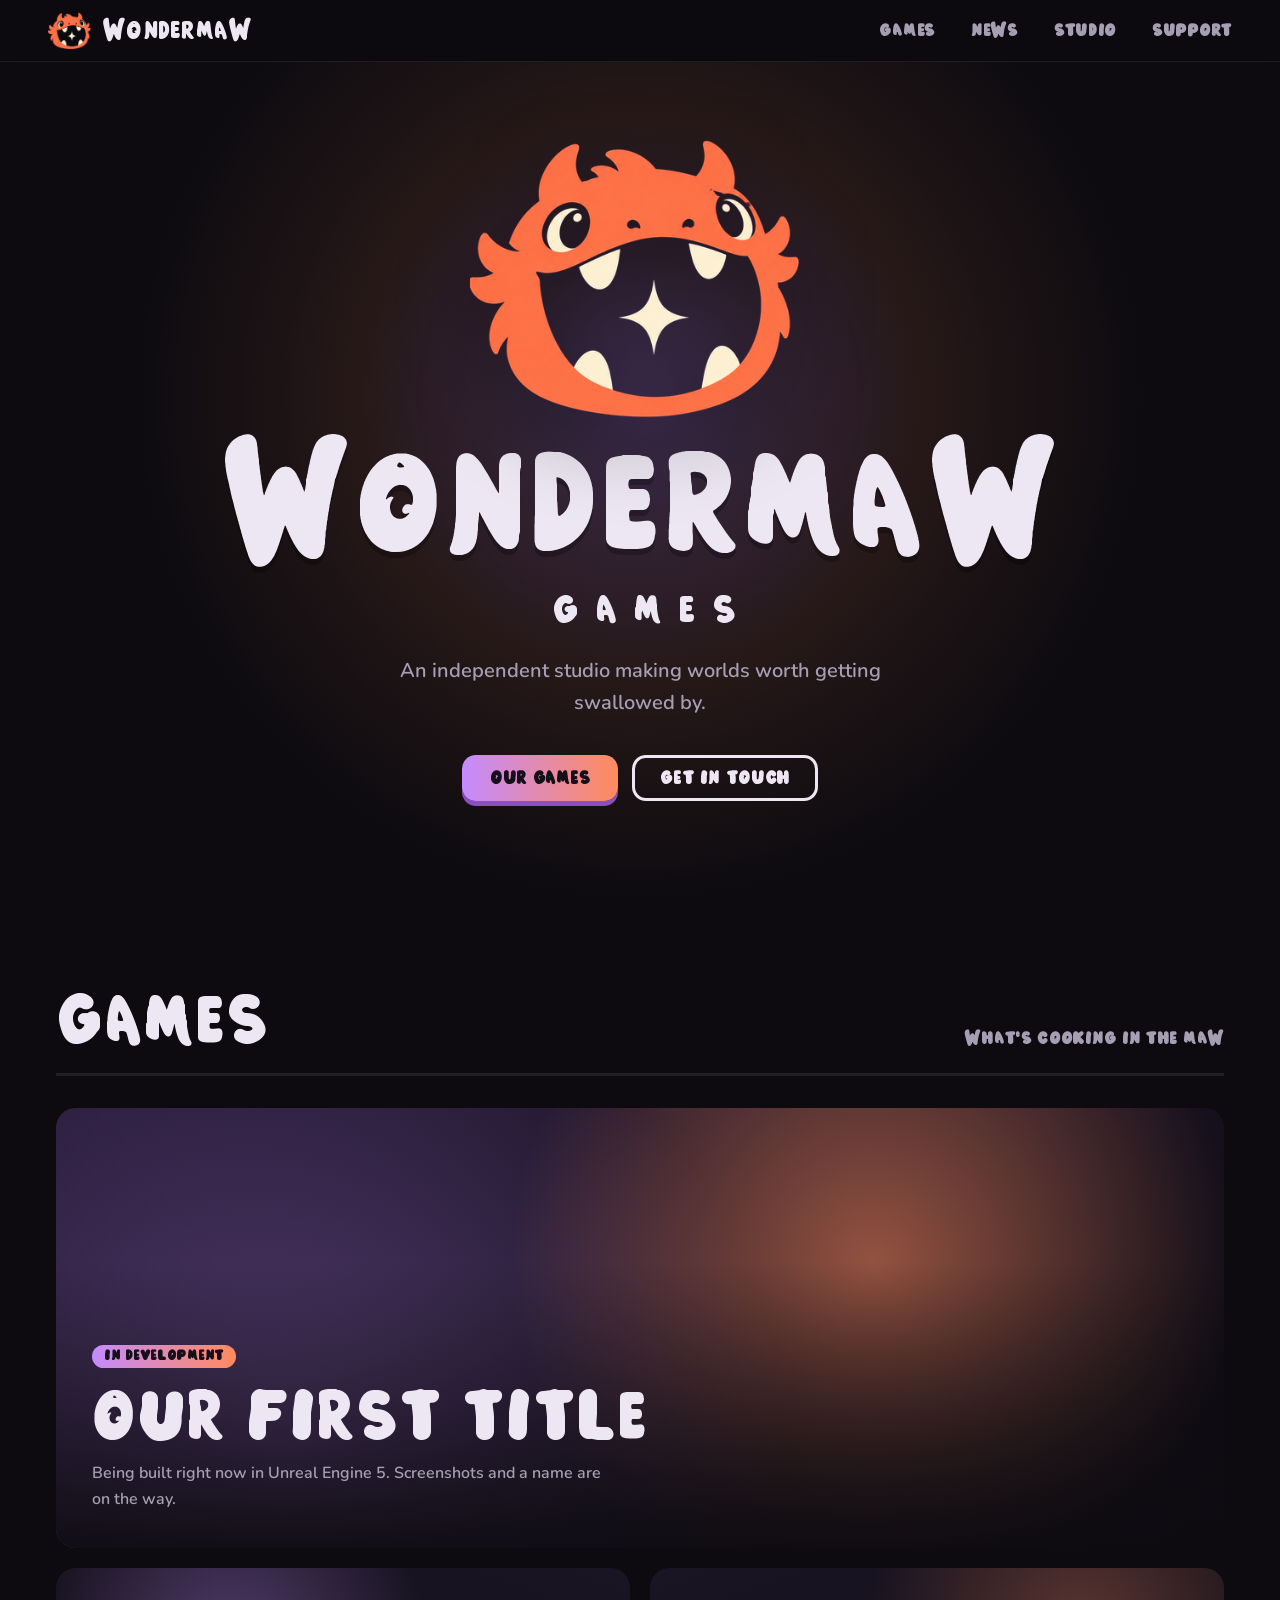
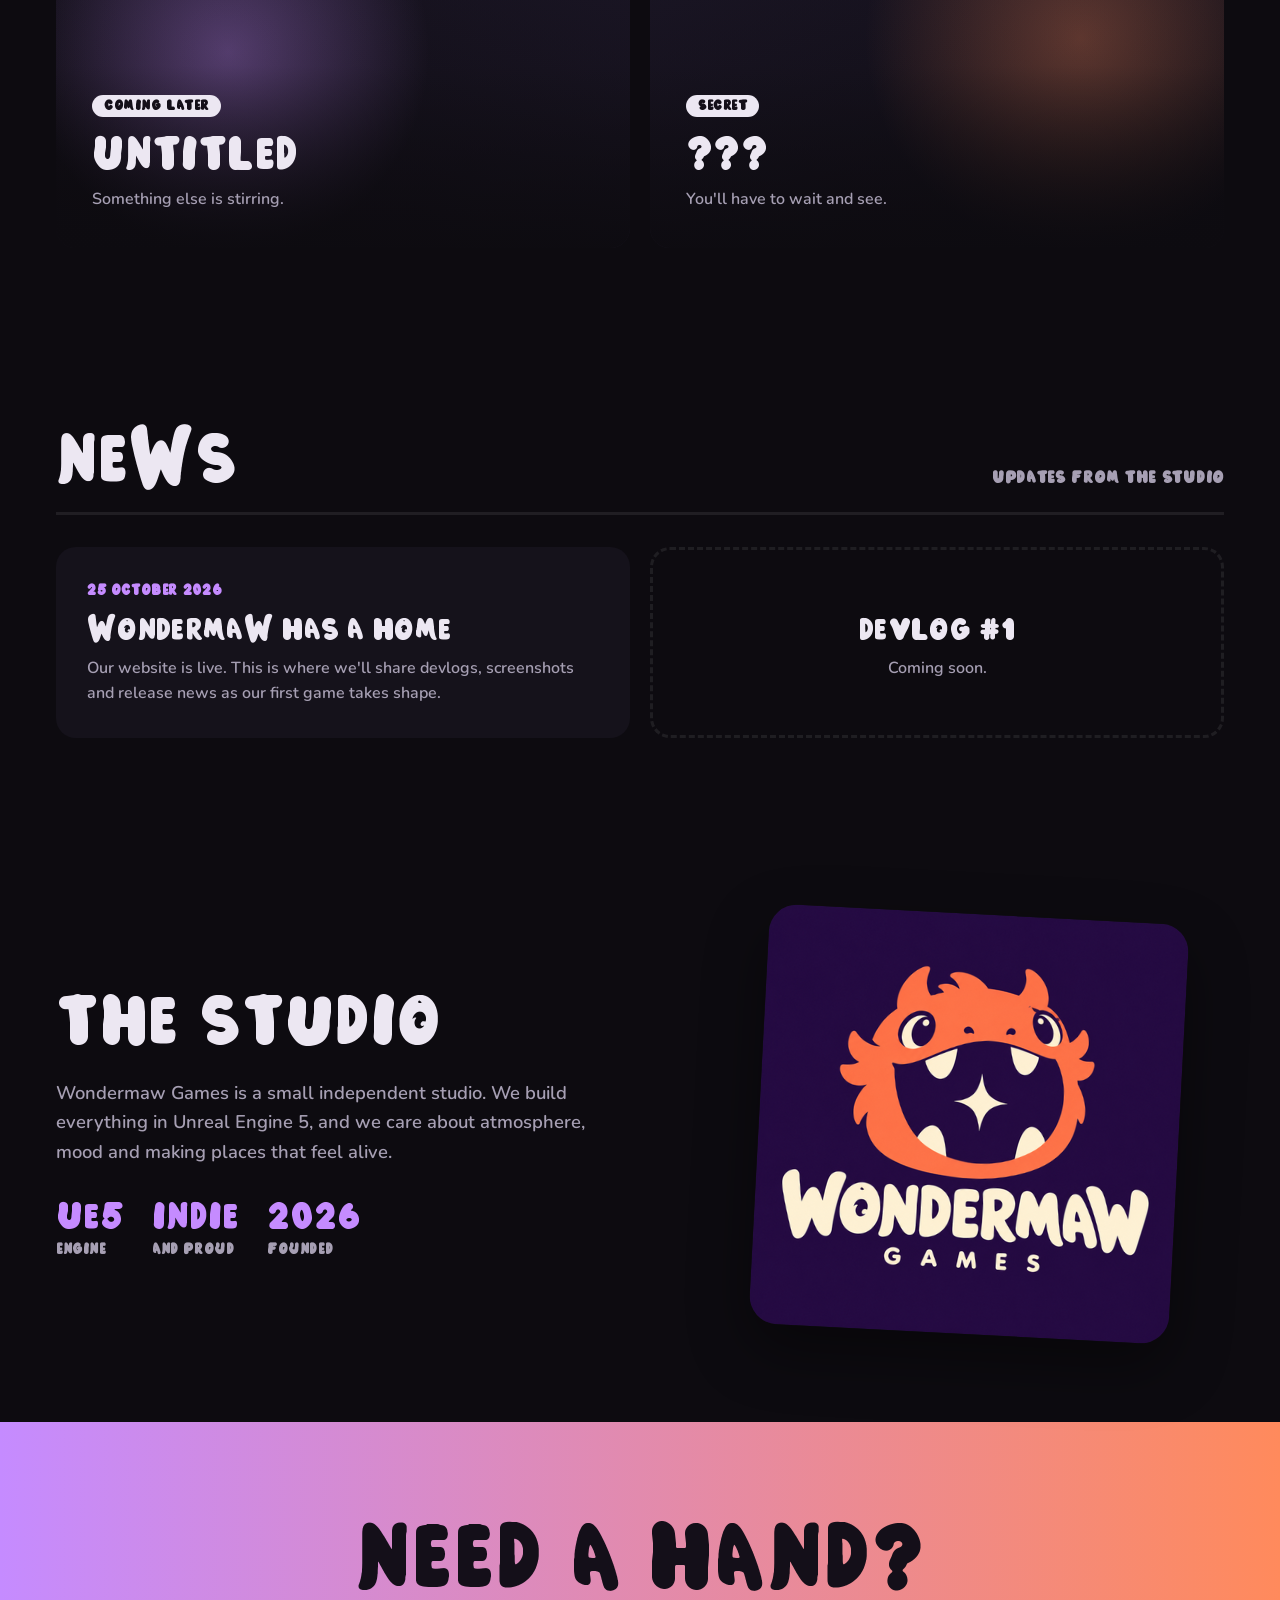
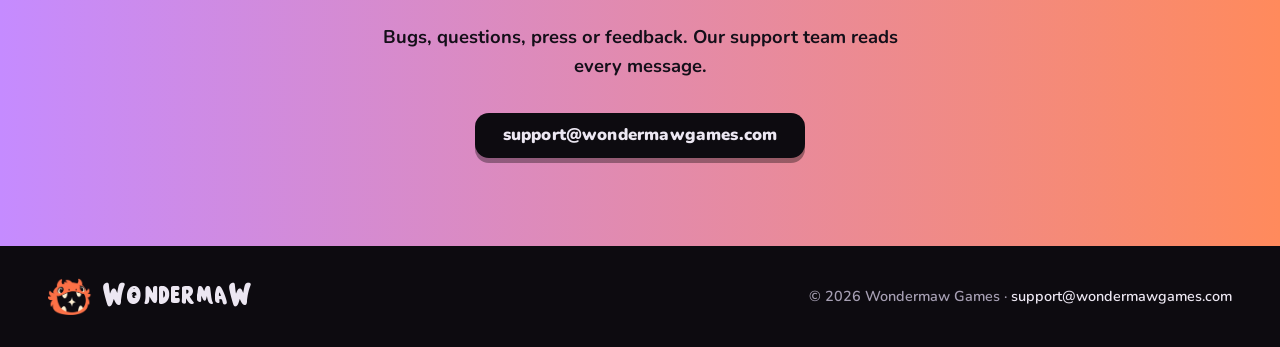
==== commit eba36c05: "Show support email in the body font so the @ is readable Co-Authored-By: Claude Opus 5.5 <noreply@an" ====
--- a/index.html
+++ b/index.html
@@ -17,7 +17,7 @@
   <link rel="preconnect" href="https://fonts.googleapis.com">
   <link rel="preconnect" href="https://fonts.gstatic.com" crossorigin>
   <link href="https://fonts.googleapis.com/css2?family=Nunito:wght@500;700;800;900&display=swap" rel="stylesheet">
-  <link rel="stylesheet" href="/styles.css?v=2">
+  <link rel="stylesheet" href="/styles.css?v=3">
 </head>
 <body>
   <header class="nav">
@@ -113,7 +113,7 @@
     <section id="support" class="support">
       <h2>Need a hand?</h2>
       <p>Bugs, questions, press or feedback. Our support team reads every message.</p>
-      <a class="btn purple" href="mailto:support@wondermawgames.com">support@wondermawgames.com</a>
+      <a class="btn purple email" href="mailto:support@wondermawgames.com">support@wondermawgames.com</a>
     </section>
   </main>
 
--- a/styles.css
+++ b/styles.css
@@ -186,3 +186,7 @@
   .nav nav { font-size: 0.95rem; }
   .btn.purple { font-size: 0.9rem; }
 }
+
+/* Email addresses use the body font so the @ stays readable */
+.btn.email { font-family: "Nunito", system-ui, sans-serif; font-weight: 900; font-size: 1.05rem; text-transform: none; letter-spacing: 0.01em; }
+@media (max-width: 560px) { .btn.email { font-size: 0.95rem; } }
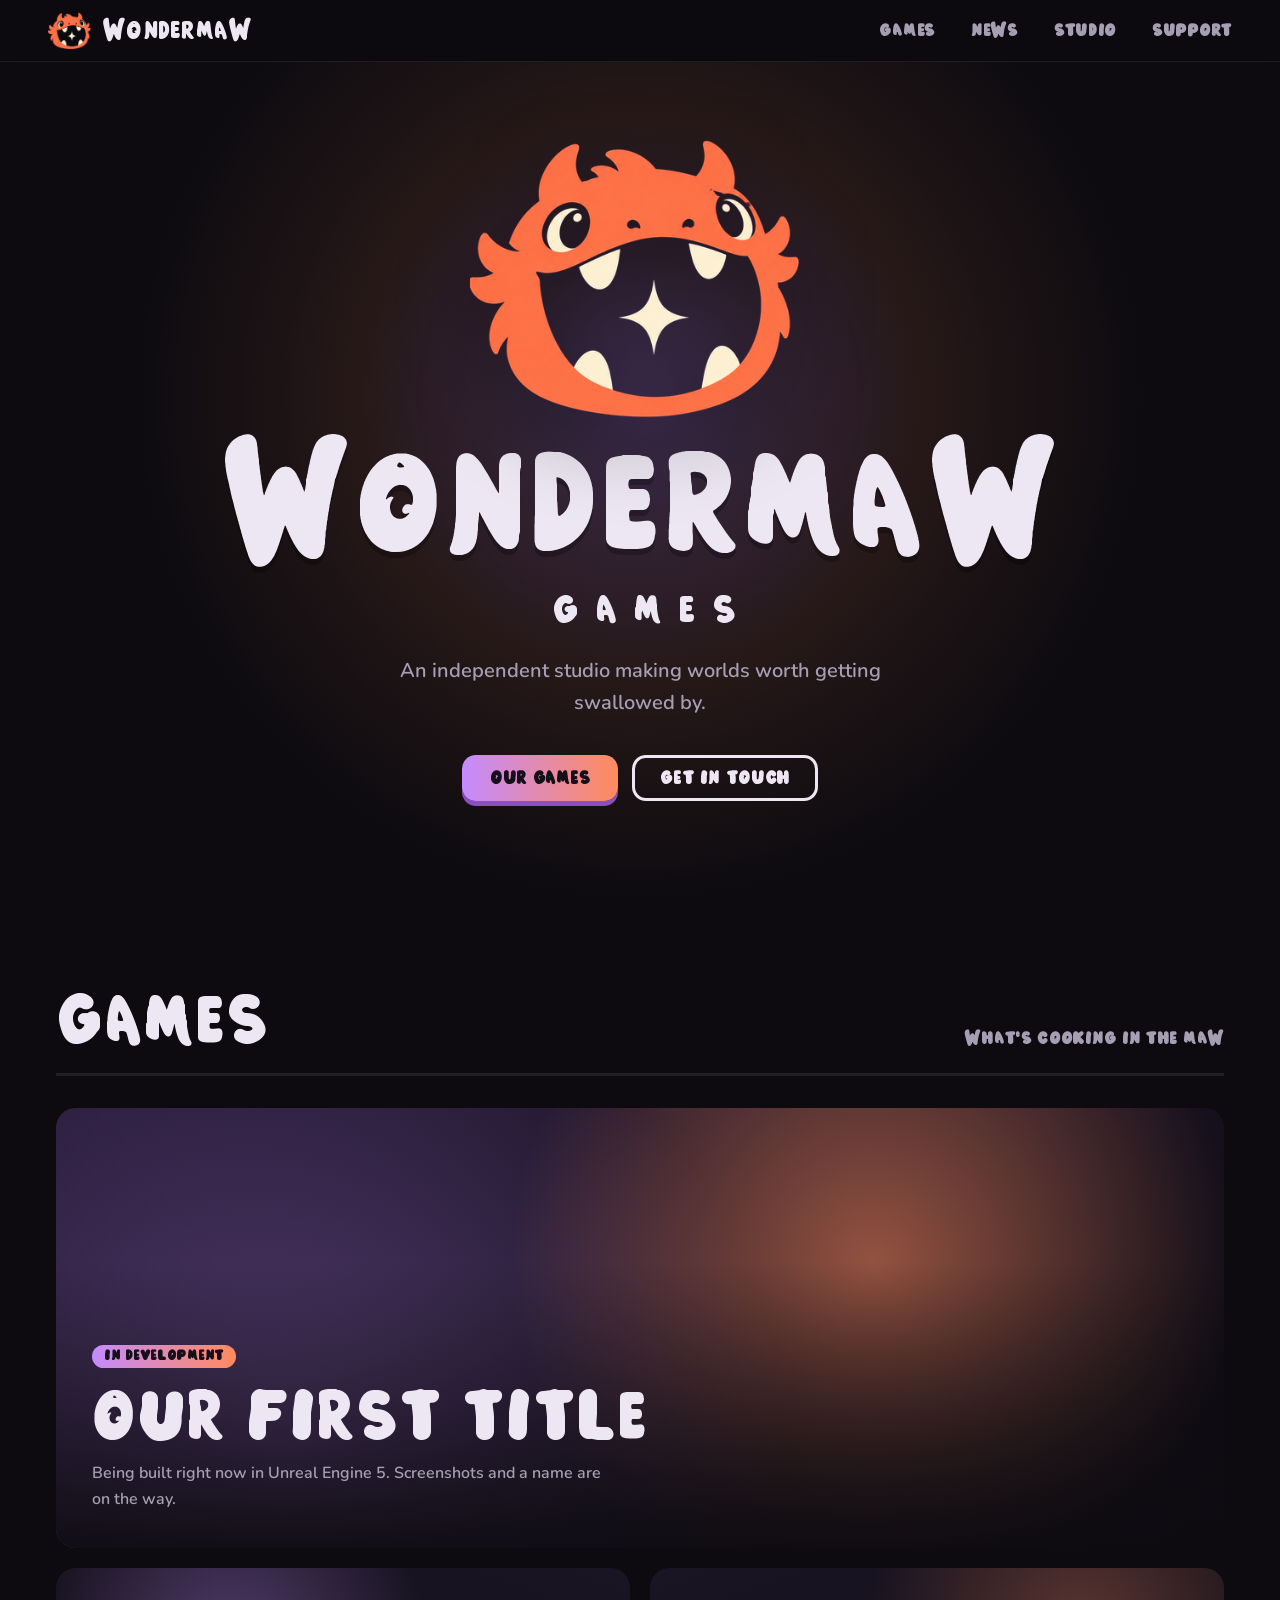
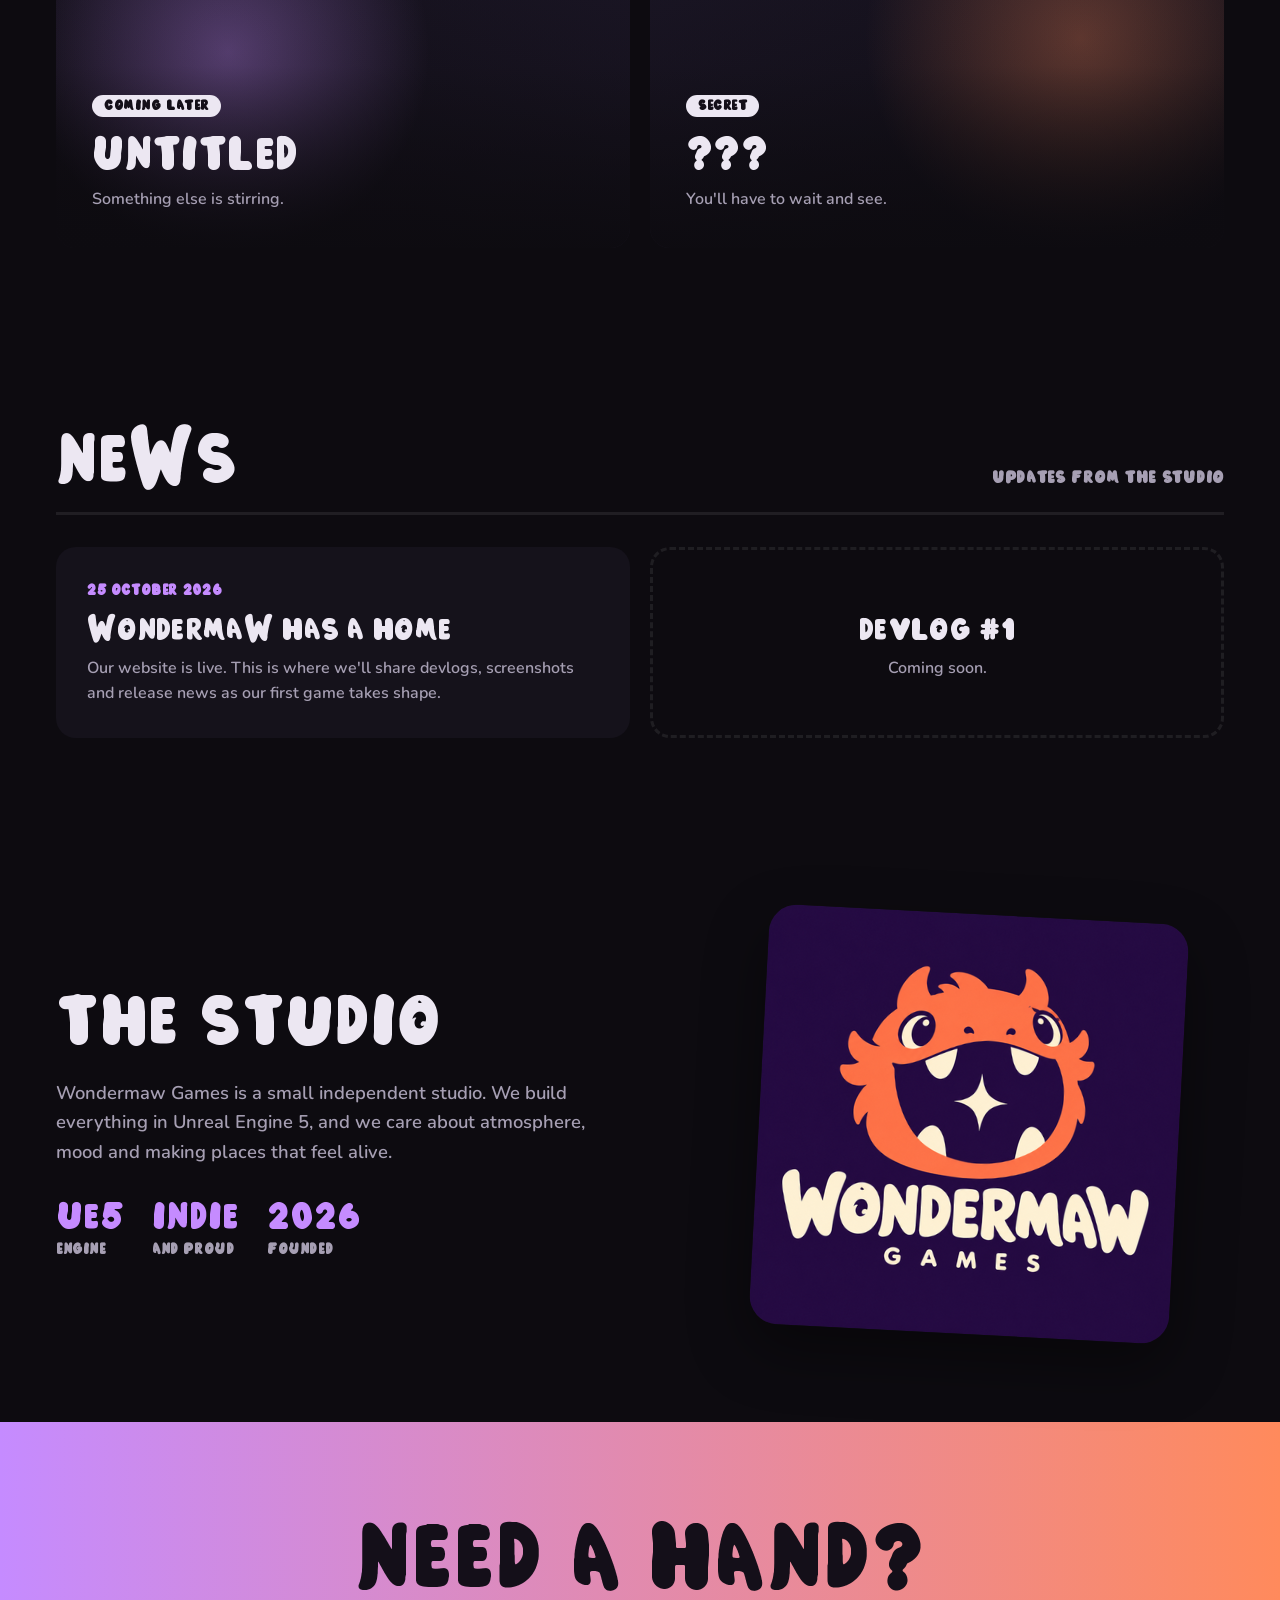
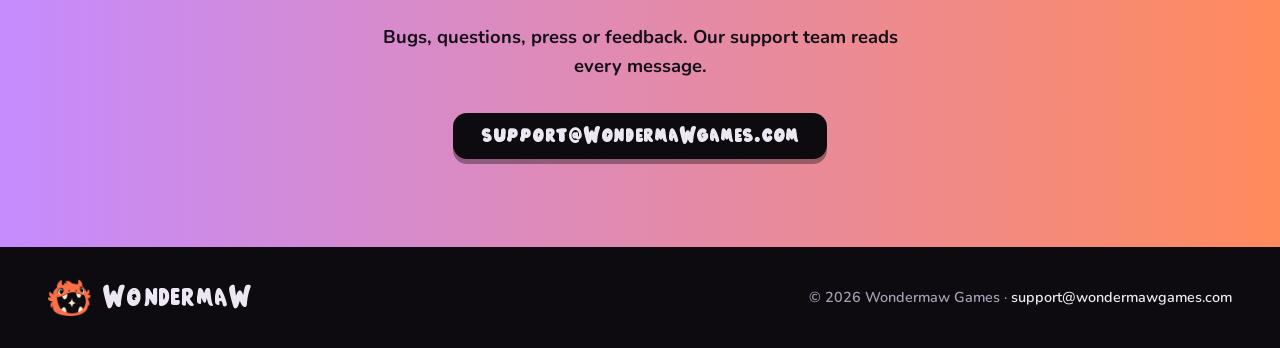
==== commit fbdb5261: "Update Wondermaw Display with redrawn @ and use it for the email again Co-Authored-By: Claude Opus 5" ====
--- a/index.html
+++ b/index.html
@@ -13,11 +13,11 @@
   <meta name="theme-color" content="#0d0b10">
   <link rel="icon" href="/img/mark.png" type="image/png">
   <link rel="apple-touch-icon" href="/apple-touch-icon.png">
-  <link rel="preload" href="/fonts/WondermawDisplay-Regular.woff2?v=2" as="font" type="font/woff2" crossorigin>
+  <link rel="preload" href="/fonts/WondermawDisplay-Regular.woff2?v=3" as="font" type="font/woff2" crossorigin>
   <link rel="preconnect" href="https://fonts.googleapis.com">
   <link rel="preconnect" href="https://fonts.gstatic.com" crossorigin>
   <link href="https://fonts.googleapis.com/css2?family=Nunito:wght@500;700;800;900&display=swap" rel="stylesheet">
-  <link rel="stylesheet" href="/styles.css?v=3">
+  <link rel="stylesheet" href="/styles.css?v=4">
 </head>
 <body>
   <header class="nav">
@@ -113,7 +113,7 @@
     <section id="support" class="support">
       <h2>Need a hand?</h2>
       <p>Bugs, questions, press or feedback. Our support team reads every message.</p>
-      <a class="btn purple email" href="mailto:support@wondermawgames.com">support@wondermawgames.com</a>
+      <a class="btn purple" href="mailto:support@wondermawgames.com">support@wondermawgames.com</a>
     </section>
   </main>
 
--- a/styles.css
+++ b/styles.css
@@ -1,7 +1,7 @@
 @font-face {
   font-family: "Wondermaw Display";
-  src: url("/fonts/WondermawDisplay-Regular.woff2?v=2") format("woff2"),
-       url("/fonts/WondermawDisplay-Regular.woff?v=2") format("woff");
+  src: url("/fonts/WondermawDisplay-Regular.woff2?v=3") format("woff2"),
+       url("/fonts/WondermawDisplay-Regular.woff?v=3") format("woff");
   font-display: swap;
 }
 
@@ -187,6 +187,3 @@
   .btn.purple { font-size: 0.9rem; }
 }
 
-/* Email addresses use the body font so the @ stays readable */
-.btn.email { font-family: "Nunito", system-ui, sans-serif; font-weight: 900; font-size: 1.05rem; text-transform: none; letter-spacing: 0.01em; }
-@media (max-width: 560px) { .btn.email { font-size: 0.95rem; } }
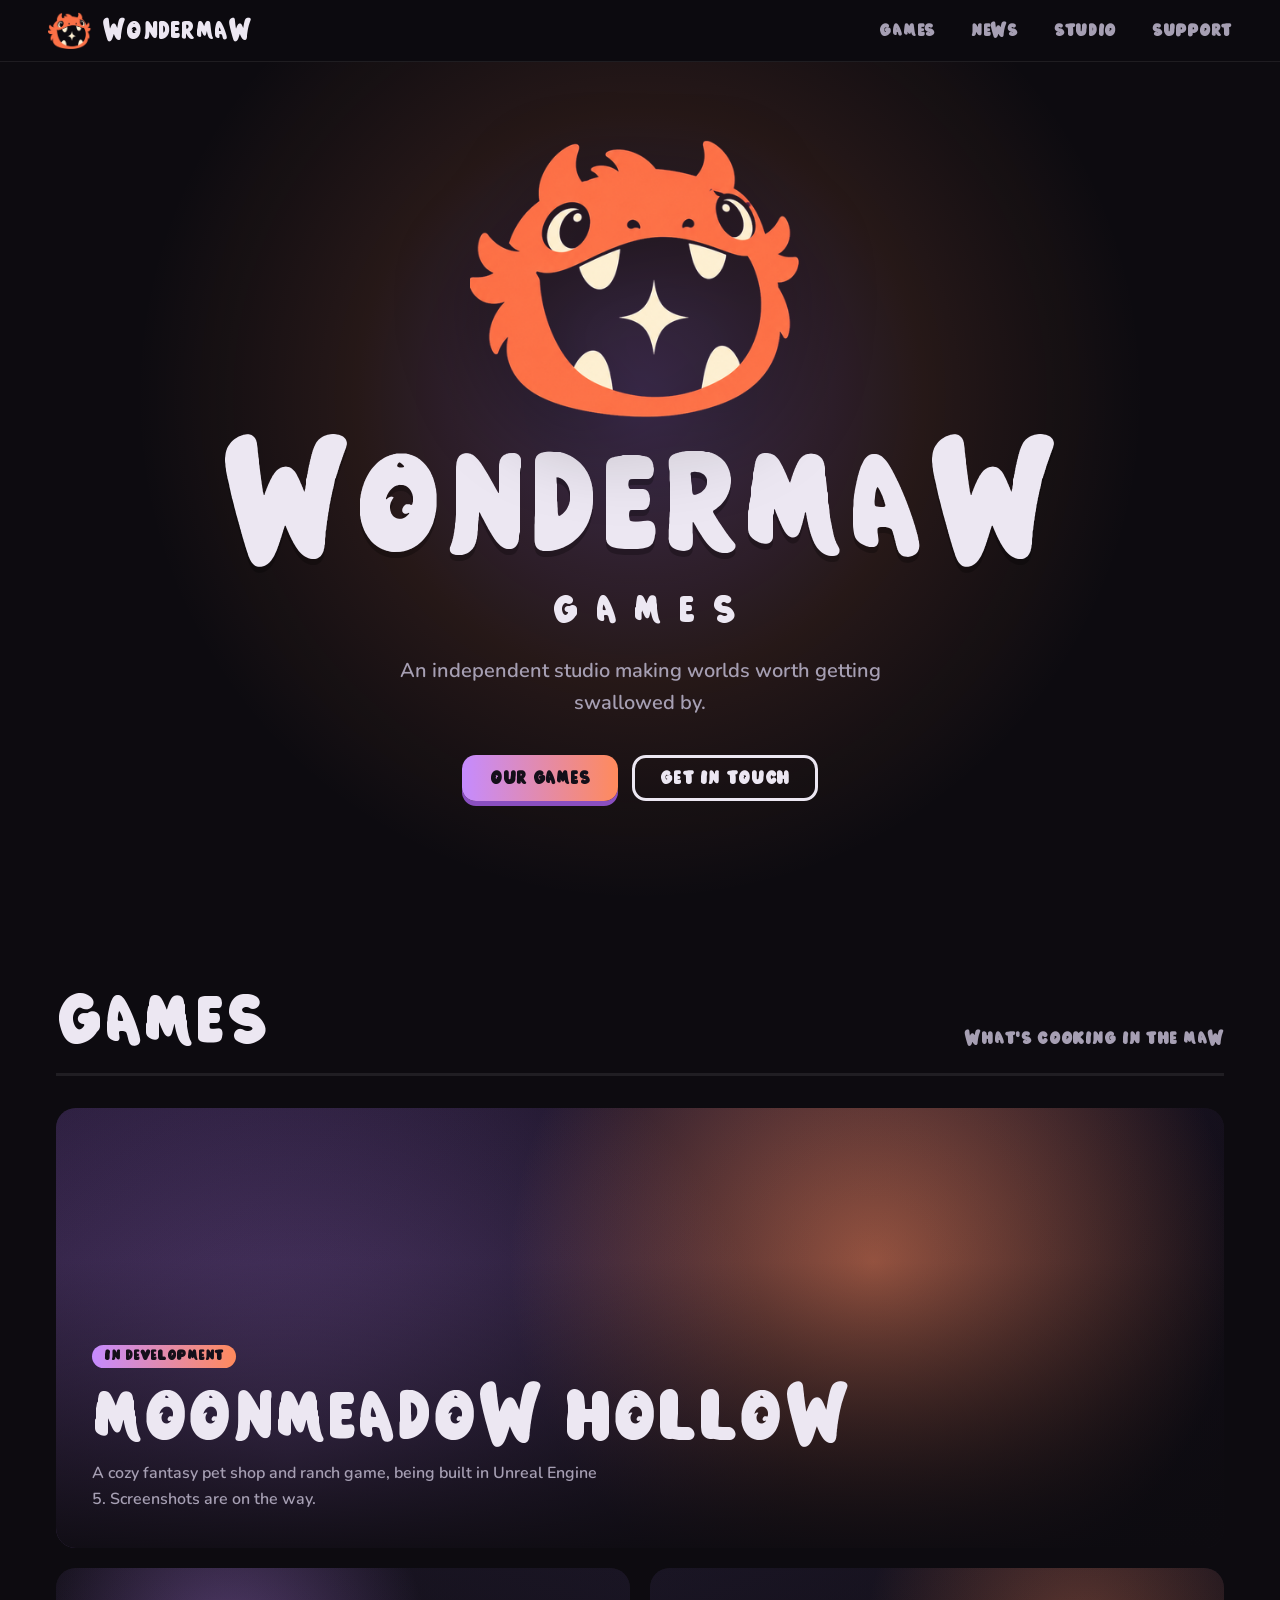
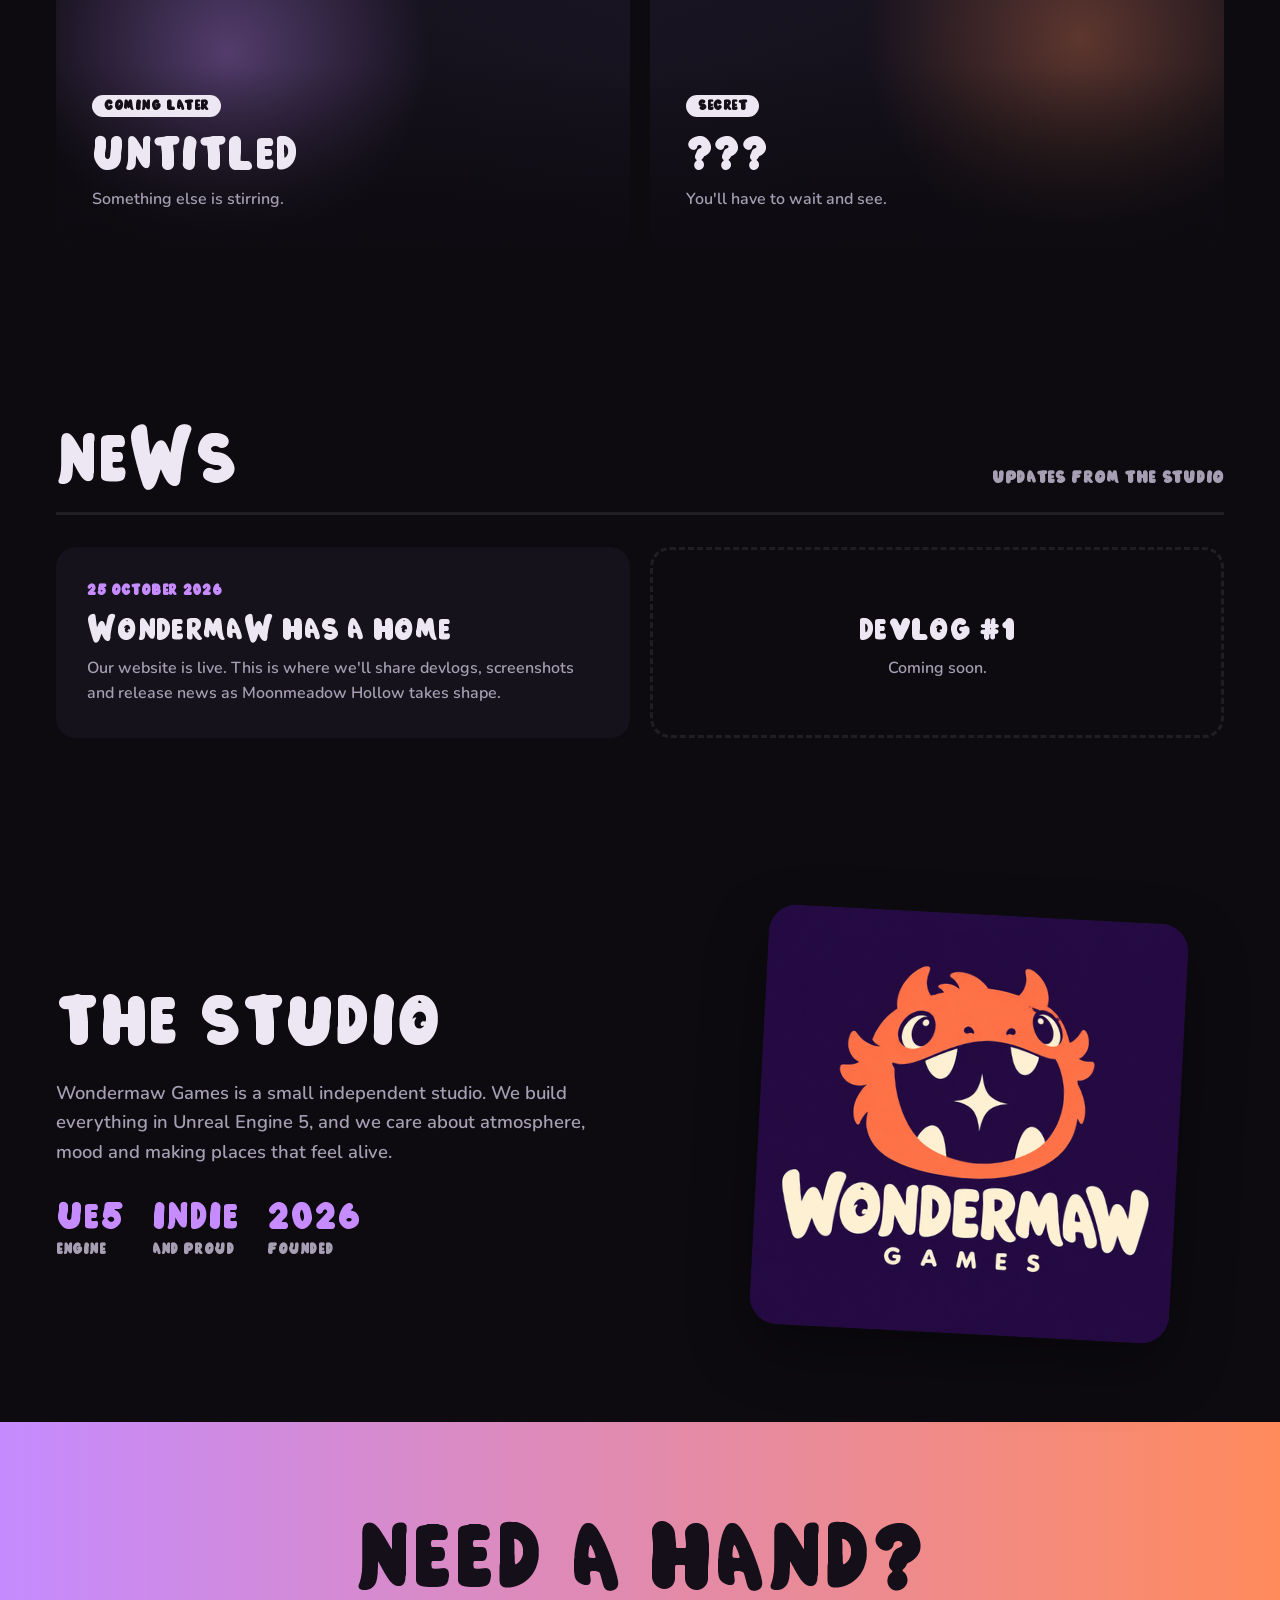
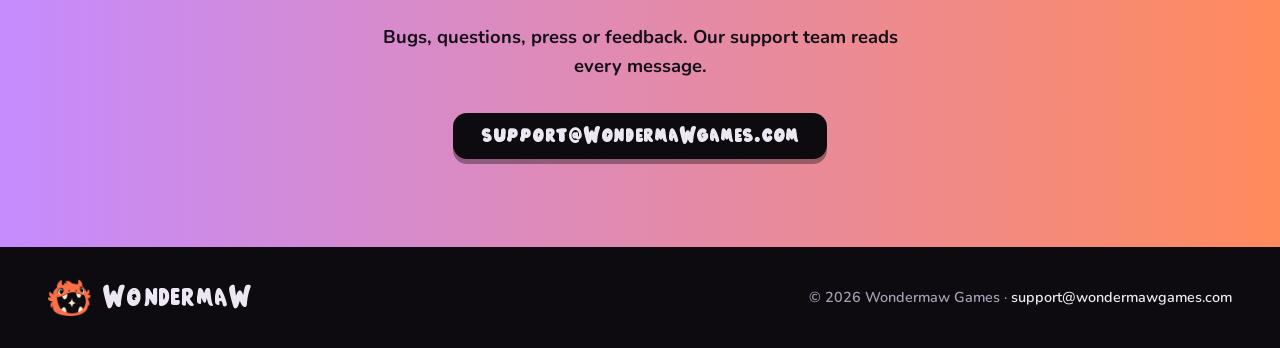
==== commit d5646d25: "Name the first game Moonmeadow Hollow Co-Authored-By: Claude Opus 5.5 <noreply@anthropic.com> Claude" ====
--- a/index.html
+++ b/index.html
@@ -4,9 +4,9 @@
   <meta charset="utf-8">
   <meta name="viewport" content="width=device-width, initial-scale=1">
   <title>Wondermaw Games</title>
-  <meta name="description" content="Wondermaw Games is an independent game studio building worlds in Unreal Engine.">
+  <meta name="description" content="Wondermaw Games is an independent game studio building worlds in Unreal Engine. Now making Moonmeadow Hollow, a cozy fantasy pet shop and ranch game.">
   <meta property="og:title" content="Wondermaw Games">
-  <meta property="og:description" content="An independent game studio building worlds in Unreal Engine.">
+  <meta property="og:description" content="An independent game studio building worlds in Unreal Engine. Now making Moonmeadow Hollow.">
   <meta property="og:url" content="https://wondermawgames.com/">
   <meta property="og:image" content="https://wondermawgames.com/img/logo.png">
   <meta property="og:type" content="website">
@@ -56,8 +56,8 @@
           <div class="tile-art art-1" aria-hidden="true"></div>
           <div class="tile-info">
             <span class="pill">In development</span>
-            <h3>Our first title</h3>
-            <p>Being built right now in Unreal Engine 5. Screenshots and a name are on the way.</p>
+            <h3>Moonmeadow Hollow</h3>
+            <p>A cozy fantasy pet shop and ranch game, being built in Unreal Engine 5. Screenshots are on the way.</p>
           </div>
         </article>
         <article class="tile">
@@ -88,7 +88,7 @@
         <article class="post">
           <time datetime="2026-10-25">25 October 2026</time>
           <h3>Wondermaw has a home</h3>
-          <p>Our website is live. This is where we'll share devlogs, screenshots and release news as our first game takes shape.</p>
+          <p>Our website is live. This is where we'll share devlogs, screenshots and release news as Moonmeadow Hollow takes shape.</p>
         </article>
         <article class="post soon">
           <h3>Devlog #1</h3>
